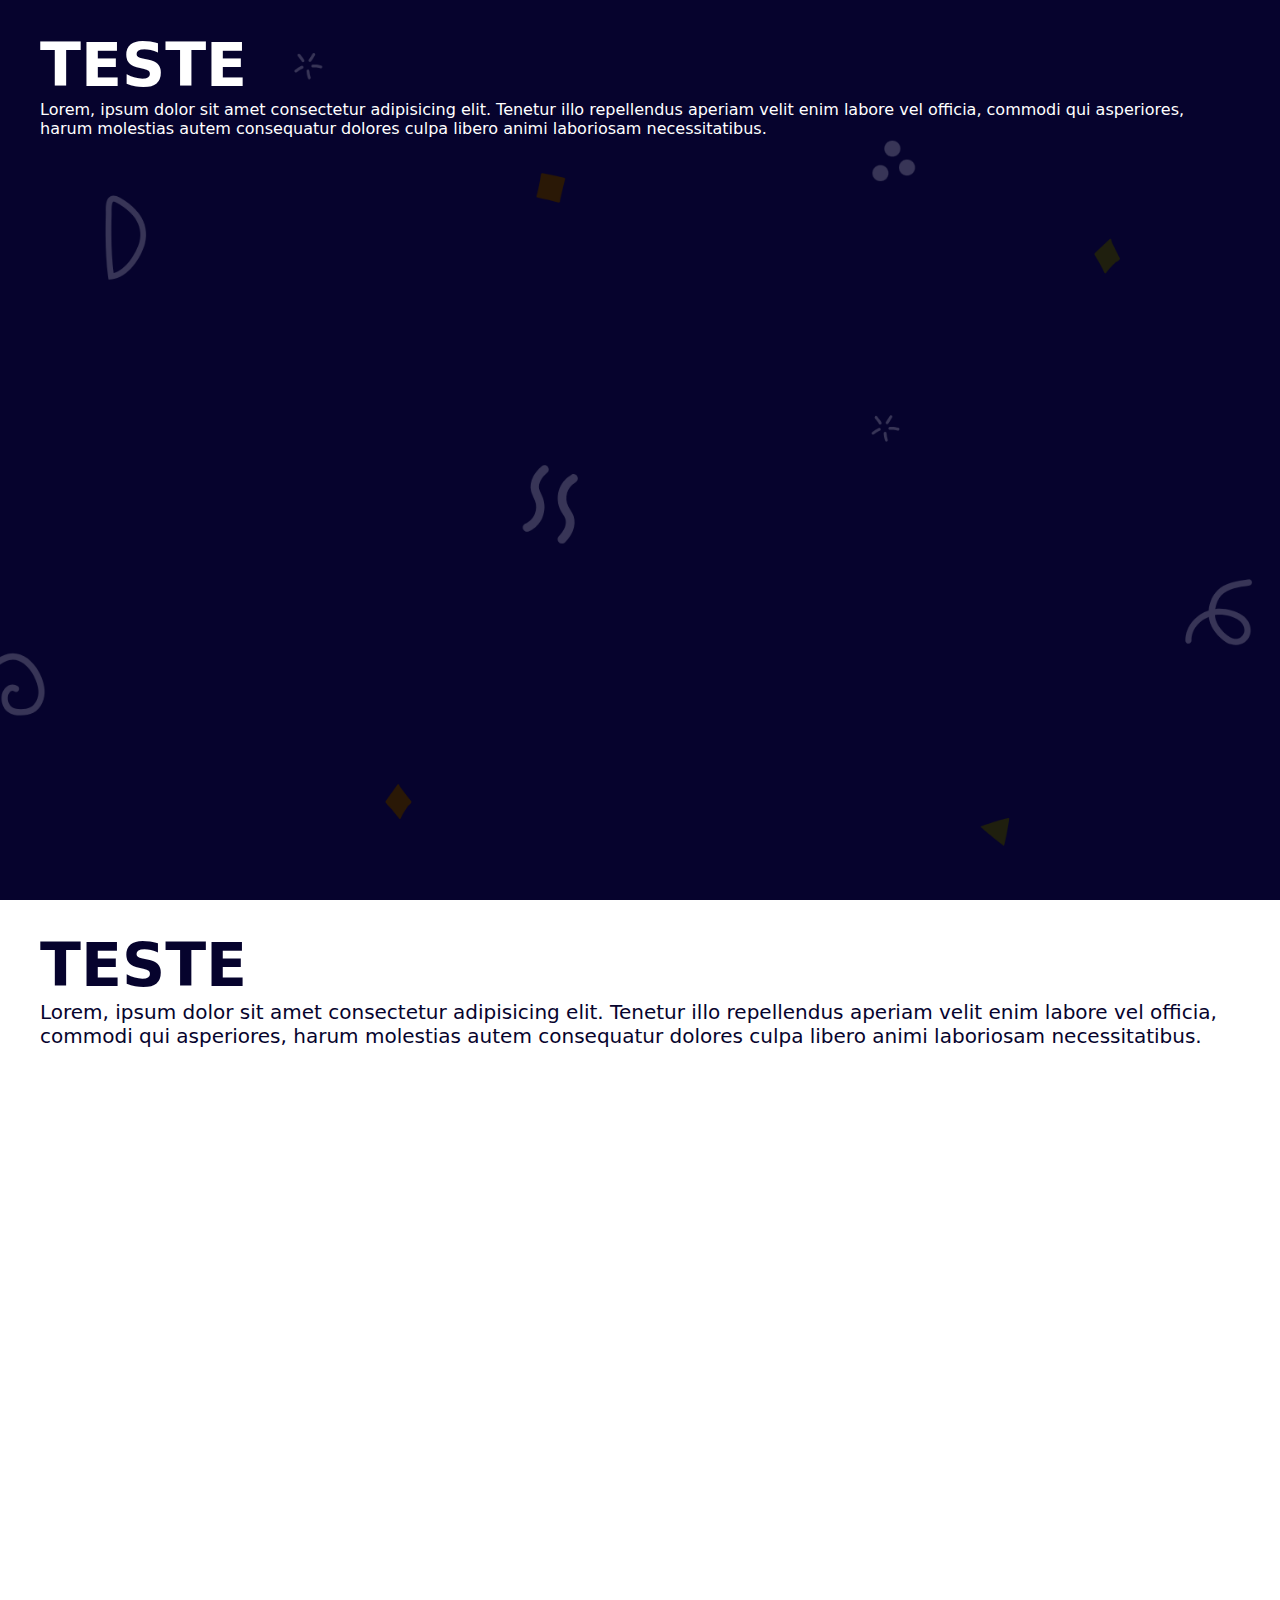
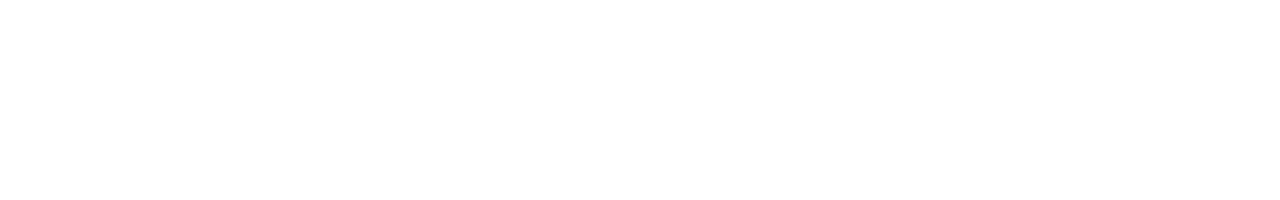
==== landing-page/index.html @ bef4fb3a "att" ====
<!DOCTYPE html>
<html lang="pt-BR">

<head>
    <meta charset="UTF-8" />
    <meta http-equiv="X-UA-Compatible" content="IE=edge" />
    <meta name="viewport" content="width=device-width, initial-scale=1.0" />
    <title>Landing Page</title>
    <link rel="stylesheet" href="./assets/css/style.css" />
</head>

<body>
    <section class="main-bg section">
        <div class="main-content">
            <h1>Teste</h1>
            <p>
                Lorem, ipsum dolor sit amet consectetur adipisicing elit. Tenetur illo
                repellendus aperiam velit enim labore vel officia, commodi qui
                asperiores, harum molestias autem consequatur dolores culpa libero
                animi laboriosam necessitatibus.
            </p>
        </div>
    </section>
    <section class="white-bg section">
        <div class="main-content">
            <h1>Teste</h1>
            <p>
                Lorem, ipsum dolor sit amet consectetur adipisicing elit. Tenetur illo
                repellendus aperiam velit enim labore vel officia, commodi qui
                asperiores, harum molestias autem consequatur dolores culpa libero
                animi laboriosam necessitatibus.
            </p>
        </div>
    </section>
</body>

</html>
---- landing-page/assets/css/style.css ----
:root {
    --primary-color: #06032D;
    --white-color: #fff;
    --gap: 3rem;
}
* {
    margin: 0;
    padding: 0;
    text-decoration: none;
    list-style: none;
}

.main-bg {
    font-size: 1.6rem;
    background-image: url('../img/pp-background.png');
    background-size: cover;
    background-position: center center;
    color: var(--white-color)
}
.white-bg {
    background-color: var(--white-color);
}
.main-content {
    max-width: 1200px;
    margin: 0 auto;
    padding: var(--gap)
}
.section {
    min-height: 100vh;
}
html {
    font-size: 62.5%;
}

body {
    font-family: system-ui, -apple-system, BlinkMacSystemFont, 'Segoe UI', Roboto, Oxygen, Ubuntu, Cantarell, 'Open Sans', 'Helvetica Neue', sans-serif;
    font-size: 2rem;
    color: var(--primary-color);
}
h1 {
    font-size: 6rem;
    text-transform: uppercase;
}

h2 {
    font-size: 5.5rem;
}

h3 {
    font-size: 5rem;
}

h4 {
    font-size: 4.5rem;
}

h5 {
    font-size: 4rem;
}

h6 {
    font-size: 3.5rem;
}
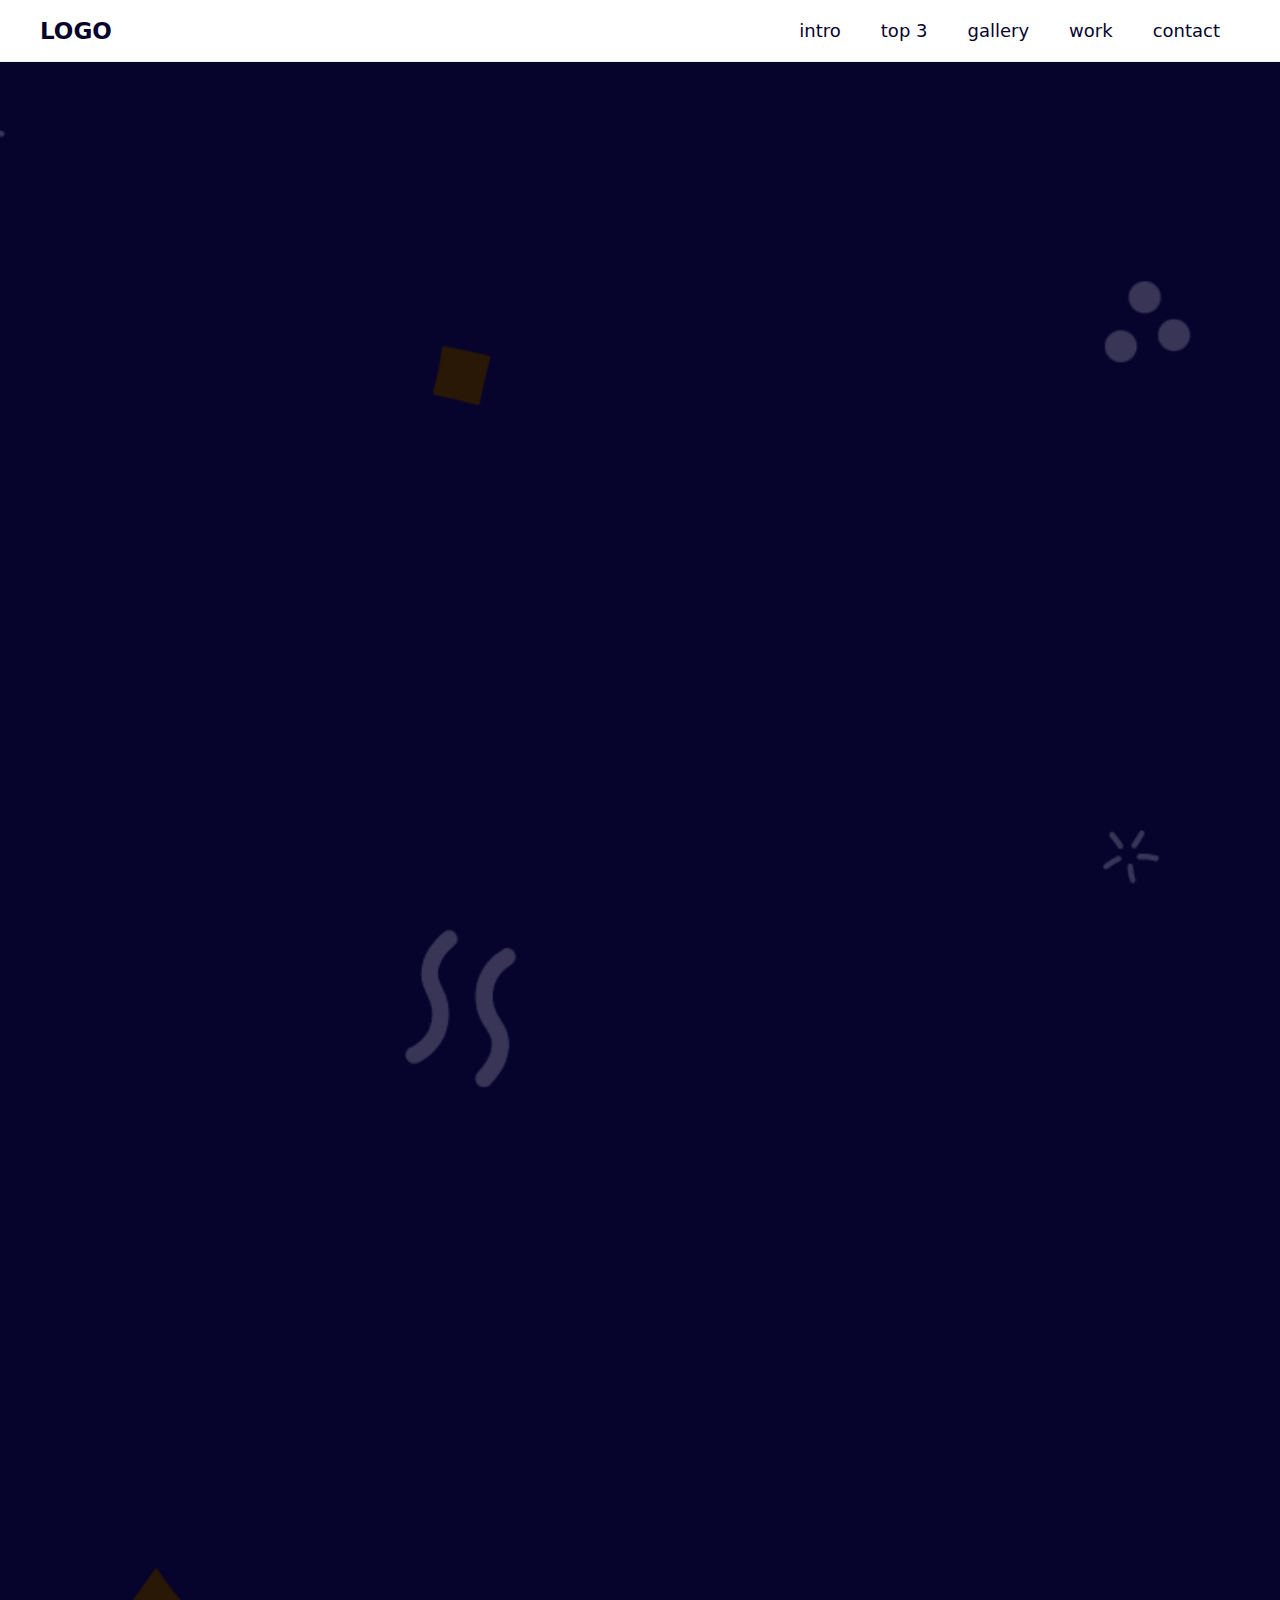
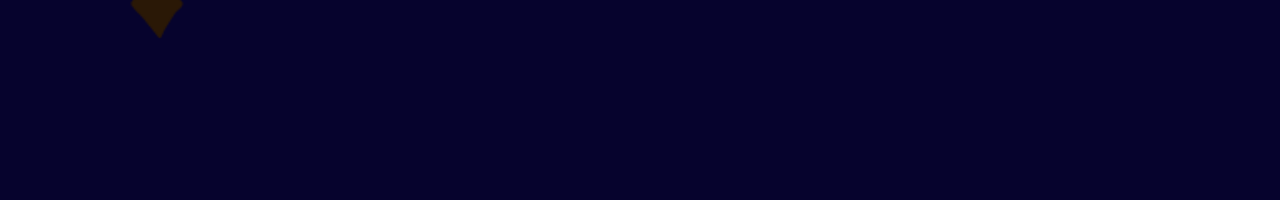
==== commit 8145380c: "menu" ====
--- a/landing-page/index.html
+++ b/landing-page/index.html
@@ -9,29 +9,25 @@
     <link rel="stylesheet" href="./assets/css/style.css" />
 </head>
 
-<body>
-    <section class="main-bg section">
-        <div class="main-content">
-            <h1>Teste</h1>
-            <p>
-                Lorem, ipsum dolor sit amet consectetur adipisicing elit. Tenetur illo
-                repellendus aperiam velit enim labore vel officia, commodi qui
-                asperiores, harum molestias autem consequatur dolores culpa libero
-                animi laboriosam necessitatibus.
-            </p>
-        </div>
-    </section>
-    <section class="white-bg section">
-        <div class="main-content">
-            <h1>Teste</h1>
-            <p>
-                Lorem, ipsum dolor sit amet consectetur adipisicing elit. Tenetur illo
-                repellendus aperiam velit enim labore vel officia, commodi qui
-                asperiores, harum molestias autem consequatur dolores culpa libero
-                animi laboriosam necessitatibus.
-            </p>
-        </div>
-    </section>
+<body class="main-bg">
+    <aside class="menu white-bg">
+        <section class="main-content menu-content">
+            <h1>
+                <a href="#">Logo</a>
+            </h1>
+            <nav>
+                <ul>
+                    <li><a href="#">intro</a></li>
+                    <li><a href="#">top 3</a></li>
+                    <li><a href="#">gallery</a></li>
+                    <li><a href="#">work</a></li>
+                    <li><a href="#">contact</a></li>
+                </ul>
+            </nav>
+        </section>
+    </aside>
+    <section class="section"></section>
+    <section class="section"></section>
 </body>
 
 </html>--- a/landing-page/assets/css/style.css
+++ b/landing-page/assets/css/style.css
@@ -1,8 +1,10 @@
 :root {
     --primary-color: #06032D;
     --white-color: #fff;
+    --ligh-gray-color: #eee;
     --gap: 3rem;
 }
+
 * {
     margin: 0;
     padding: 0;
@@ -10,24 +12,6 @@
     list-style: none;
 }
 
-.main-bg {
-    font-size: 1.6rem;
-    background-image: url('../img/pp-background.png');
-    background-size: cover;
-    background-position: center center;
-    color: var(--white-color)
-}
-.white-bg {
-    background-color: var(--white-color);
-}
-.main-content {
-    max-width: 1200px;
-    margin: 0 auto;
-    padding: var(--gap)
-}
-.section {
-    min-height: 100vh;
-}
 html {
     font-size: 62.5%;
 }
@@ -37,6 +21,7 @@
     font-size: 2rem;
     color: var(--primary-color);
 }
+
 h1 {
     font-size: 6rem;
     text-transform: uppercase;
@@ -60,4 +45,74 @@
 
 h6 {
     font-size: 3.5rem;
+}
+
+.main-bg {
+    font-size: 2rem;
+    background-image: url('../img/pp-background.png');
+    background-size: cover;
+    background-position: center center;
+    color: var(--white-color)
+}
+
+.white-bg {
+    background-color: var(--white-color);
+}
+
+.main-content {
+    max-width: 1200px;
+    margin: 0 auto;
+    padding: var(--gap)
+}
+
+.section {
+    min-height: 100vh;
+}
+
+.menu {
+    position: fixed;
+    top: 0;
+    left: 0;
+    right: 0;
+    width: 100%;
+    border-bottom: 1px solid var(--ligh-gray-color);
+}
+.menu-content {
+    display: flex;
+    justify-content: space-between;
+    align-items: center;
+    padding-top: 0;
+    padding-bottom: 0;
+}
+.menu h1 {
+    font-size: 2.3rem;
+    color: var(--primary-color);
+}
+.menu h1 a {
+    color: inherit;
+}
+.menu ul {
+    height: 100%;
+    display: flex;
+}
+.menu ul li a {
+    display: block;
+    padding: 2rem;
+    font-size: 1.8rem;
+    color: var(--primary-color);
+    position: relative;
+}
+.menu ul li a::after {
+    content: '';
+    position: absolute;
+    bottom: 1rem;
+    left: 50%;
+    width: 0;
+    height: 0.2rem;
+    background-color: crimson;
+    transition: all 300ms ease-in-out;
+}
+.menu ul li a:hover::after {
+    width: 50%;
+    left: 25%;
 }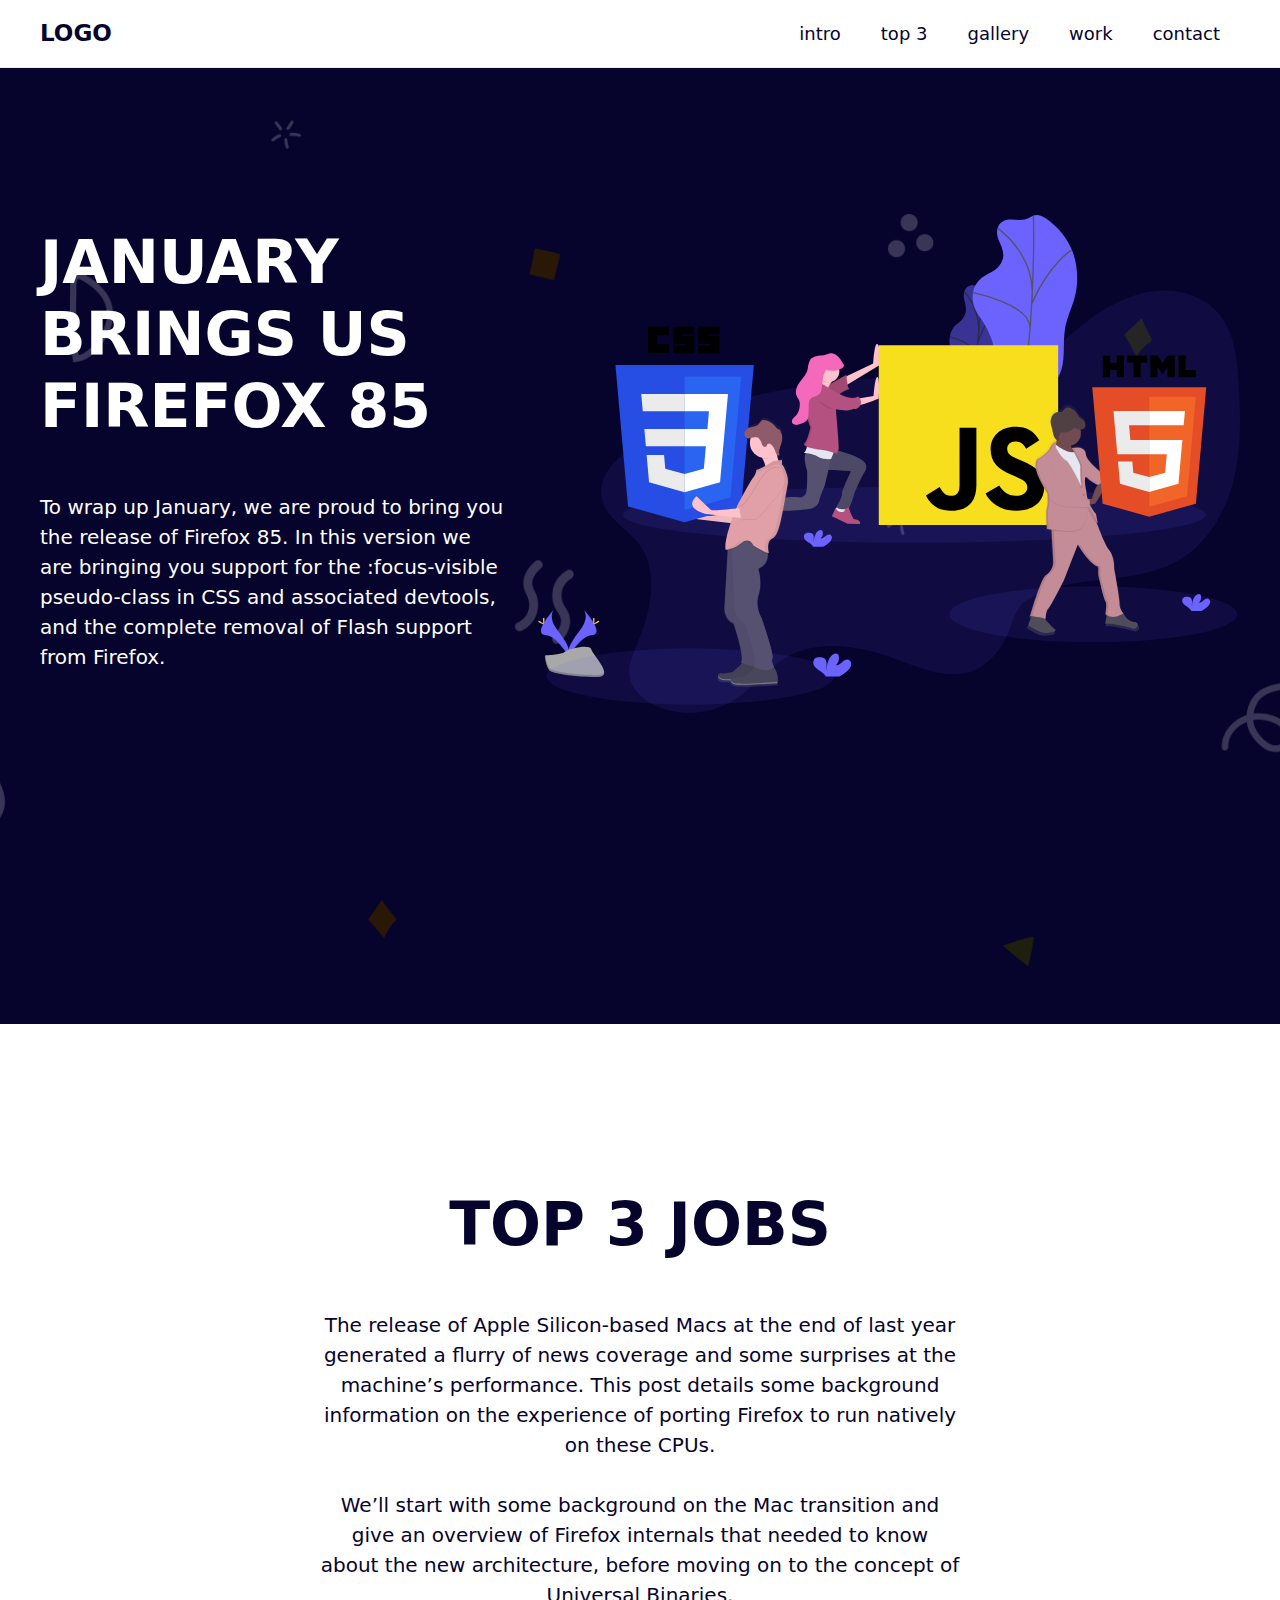
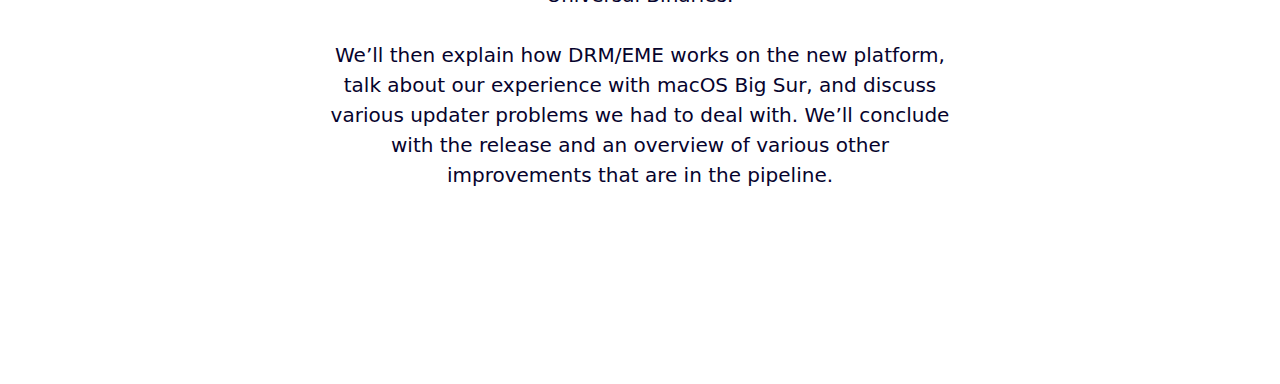
==== commit c1e3db46: "top3jobs" ====
--- a/landing-page/index.html
+++ b/landing-page/index.html
@@ -2,32 +2,67 @@
 <html lang="pt-BR">
 
 <head>
-    <meta charset="UTF-8" />
-    <meta http-equiv="X-UA-Compatible" content="IE=edge" />
-    <meta name="viewport" content="width=device-width, initial-scale=1.0" />
+    <meta charset="UTF-8">
+    <meta http-equiv="X-UA-Compatible" content="IE=edge">
+    <meta name="viewport" content="width=device-width, initial-scale=1.0">
     <title>Landing Page</title>
-    <link rel="stylesheet" href="./assets/css/style.css" />
+    <link rel="stylesheet" href="assets/css/elements.css">
+    <link rel="stylesheet" href="assets/css/classes.css">
+    <link rel="stylesheet" href="assets/css/variables.css">
+    <link rel="stylesheet" href="./assets/css/menu.css">
+    <link rel="stylesheet" href="assets/css/style.css">
 </head>
 
-<body class="main-bg">
+<body>
     <aside class="menu white-bg">
-        <section class="main-content menu-content">
+        <div class="main-content menu-content">
             <h1>
-                <a href="#">Logo</a>
+                <a href="/">Logo</a>
             </h1>
             <nav>
                 <ul>
-                    <li><a href="#">intro</a></li>
-                    <li><a href="#">top 3</a></li>
+                    <li><a href="#intro">intro</a></li>
+                    <li><a href="#top3">top 3</a></li>
                     <li><a href="#">gallery</a></li>
                     <li><a href="#">work</a></li>
                     <li><a href="#">contact</a></li>
                 </ul>
             </nav>
-        </section>
+        </div>
     </aside>
-    <section class="section"></section>
-    <section class="section"></section>
+
+    <div class="menu-spacing"></div>
+
+    <section id="intro" class="intro main-bg section">
+        <div class="main-content intro-content">
+            <div class="intro-text-content">
+                <h2>January brings us Firefox 85</h2>
+                <p>To wrap up January, we are proud to bring you the release of Firefox 85. In this version we are
+                    bringing you
+                    support for the :focus-visible pseudo-class in CSS and associated devtools, and the complete removal
+                    of Flash
+                    support from Firefox.</p>
+            </div>
+            <div class="intro-img">
+                <img src="./assets/img/javascript.svg" alt="">
+            </div>
+        </div>
+    </section>
+    <section id="top3" class="white-bg section">
+        <div class="main-content top3-content">
+            <h2>Top 3 Jobs</h2>
+            <p>
+                The release of Apple Silicon-based Macs at the end of last year generated a flurry of news coverage and some surprises at the machine’s performance. This post details some background information on the experience of porting Firefox to run natively on these CPUs.
+            </p>
+            <p>
+                We’ll start with some background on the Mac transition and give an overview of Firefox internals that needed to know about the new architecture, before moving on to the concept of Universal Binaries.
+            </p>
+            <p>
+                We’ll then explain how DRM/EME works on the new platform, talk about our experience with macOS Big Sur, and discuss various updater problems we had to deal with. We’ll conclude with the release and an overview of various other improvements that are in the pipeline.
+            </p>
+        </div>
+    </section>
+
 </body>
 
 </html>--- a/landing-page/assets/css/elements.css
+++ b/landing-page/assets/css/elements.css
@@ -0,0 +1,49 @@
+* {
+    margin: 0;
+    padding: 0;
+    text-decoration: none;
+    list-style: none;
+}
+
+html {
+    font-size: 62.5%;
+    scroll-behavior: smooth;
+}
+
+body {
+    font-family: system-ui, -apple-system, BlinkMacSystemFont, 'Segoe UI', Roboto, Oxygen, Ubuntu, Cantarell, 'Open Sans', 'Helvetica Neue', sans-serif;
+    font-size: 2rem;
+    color: var(--primary-color);
+    line-height: 1.5;
+}
+
+h1 {
+    font-size: 6rem;
+    text-transform: uppercase;
+}
+
+h2 {
+    font-size: 6rem;
+    margin-bottom: 5rem;
+    text-transform: uppercase;
+    line-height: 1.2;
+}
+
+h3 {
+    font-size: 5rem;
+}
+
+h4 {
+    font-size: 4.5rem;
+}
+
+h5 {
+    font-size: 4rem;
+}
+
+h6 {
+    font-size: 3.5rem;
+}
+p {
+    margin-bottom: 3rem;
+}--- a/landing-page/assets/css/classes.css
+++ b/landing-page/assets/css/classes.css
@@ -0,0 +1,24 @@
+.main-bg {
+    font-size: 2rem;
+    background-image: url('../img/pp-background.png');
+    background-size: cover;
+    background-position: center center;
+    color: var(--white-color)
+}
+
+.white-bg {
+    background-color: var(--white-color);
+}
+
+.main-content {
+    max-width: 1200px;
+    margin: 0 auto;
+    padding: var(--gap)
+}
+
+.section {
+    min-height: 100vh;
+}
+.menu-spacing {
+    height: 64px;
+}--- a/landing-page/assets/css/variables.css
+++ b/landing-page/assets/css/variables.css
@@ -0,0 +1,7 @@
+:root {
+    --primary-color: #06032D;
+    --white-color: #fff;
+    --ligh-gray-color: #eee;
+    --secondary-color: #dc143c;
+    --gap: 3rem;
+}--- a/landing-page/assets/css/menu.css
+++ b/landing-page/assets/css/menu.css
@@ -0,0 +1,48 @@
+.menu {
+    position: fixed;
+    top: 0;
+    left: 0;
+    right: 0;
+    width: 100%;
+    border-bottom: 0.1rem solid var(--ligh-gray-color);
+    z-index: 1;
+}
+.menu-content {
+    display: flex;
+    justify-content: space-between;
+    align-items: center;
+    padding-top: 0;
+    padding-bottom: 0;
+}
+.menu h1 {
+    font-size: 2.3rem;
+    color: var(--primary-color);
+}
+.menu h1 a {
+    color: inherit;
+}
+.menu ul {
+    height: 100%;
+    display: flex;
+}
+.menu ul li a {
+    display: block;
+    padding: 2rem;
+    font-size: 1.8rem;
+    color: var(--primary-color);
+    position: relative;
+}
+.menu ul li a::after {
+    content: '';
+    position: absolute;
+    bottom: 1rem;
+    left: 50%;
+    width: 0;
+    height: 0.2rem;
+    background-color: var(--secondary-color);
+    transition: all 300ms ease-in-out;
+}
+.menu ul li a:hover::after {
+    width: 50%;
+    left: 25%;
+}--- a/landing-page/assets/css/style.css
+++ b/landing-page/assets/css/style.css
@@ -1,118 +1,25 @@
-:root {
-    --primary-color: #06032D;
-    --white-color: #fff;
-    --ligh-gray-color: #eee;
-    --gap: 3rem;
+.intro-content {
+    display: grid;
+    grid-template-columns: 1fr 1.5fr;
+    gap: var(--gap);
+    height: 100vh;
+    position: relative;
+    top: -8rem
+}
+.intro-text-content, .intro-img {
+    display: flex;
+    flex-flow: column wrap;
+    justify-content: center;
 }
 
-* {
-    margin: 0;
-    padding: 0;
-    text-decoration: none;
-    list-style: none;
+.intro-img img {
+    max-width: 100%;
 }
-
-html {
-    font-size: 62.5%;
-}
-
-body {
-    font-family: system-ui, -apple-system, BlinkMacSystemFont, 'Segoe UI', Roboto, Oxygen, Ubuntu, Cantarell, 'Open Sans', 'Helvetica Neue', sans-serif;
-    font-size: 2rem;
-    color: var(--primary-color);
-}
-
-h1 {
-    font-size: 6rem;
-    text-transform: uppercase;
-}
-
-h2 {
-    font-size: 5.5rem;
-}
-
-h3 {
-    font-size: 5rem;
-}
-
-h4 {
-    font-size: 4.5rem;
-}
-
-h5 {
-    font-size: 4rem;
-}
-
-h6 {
-    font-size: 3.5rem;
-}
-
-.main-bg {
-    font-size: 2rem;
-    background-image: url('../img/pp-background.png');
-    background-size: cover;
-    background-position: center center;
-    color: var(--white-color)
-}
-
-.white-bg {
-    background-color: var(--white-color);
-}
-
-.main-content {
-    max-width: 1200px;
-    margin: 0 auto;
-    padding: var(--gap)
-}
-
-.section {
-    min-height: 100vh;
-}
-
-.menu {
-    position: fixed;
-    top: 0;
-    left: 0;
-    right: 0;
-    width: 100%;
-    border-bottom: 1px solid var(--ligh-gray-color);
-}
-.menu-content {
+.top3-content {
+    max-width: 64rem;
+    height: 100vh;
     display: flex;
-    justify-content: space-between;
-    align-items: center;
-    padding-top: 0;
-    padding-bottom: 0;
-}
-.menu h1 {
-    font-size: 2.3rem;
-    color: var(--primary-color);
-}
-.menu h1 a {
-    color: inherit;
-}
-.menu ul {
-    height: 100%;
-    display: flex;
-}
-.menu ul li a {
-    display: block;
-    padding: 2rem;
-    font-size: 1.8rem;
-    color: var(--primary-color);
-    position: relative;
-}
-.menu ul li a::after {
-    content: '';
-    position: absolute;
-    bottom: 1rem;
-    left: 50%;
-    width: 0;
-    height: 0.2rem;
-    background-color: crimson;
-    transition: all 300ms ease-in-out;
-}
-.menu ul li a:hover::after {
-    width: 50%;
-    left: 25%;
+    flex-flow: column wrap;
+    justify-content: center;
+    text-align: center;
 }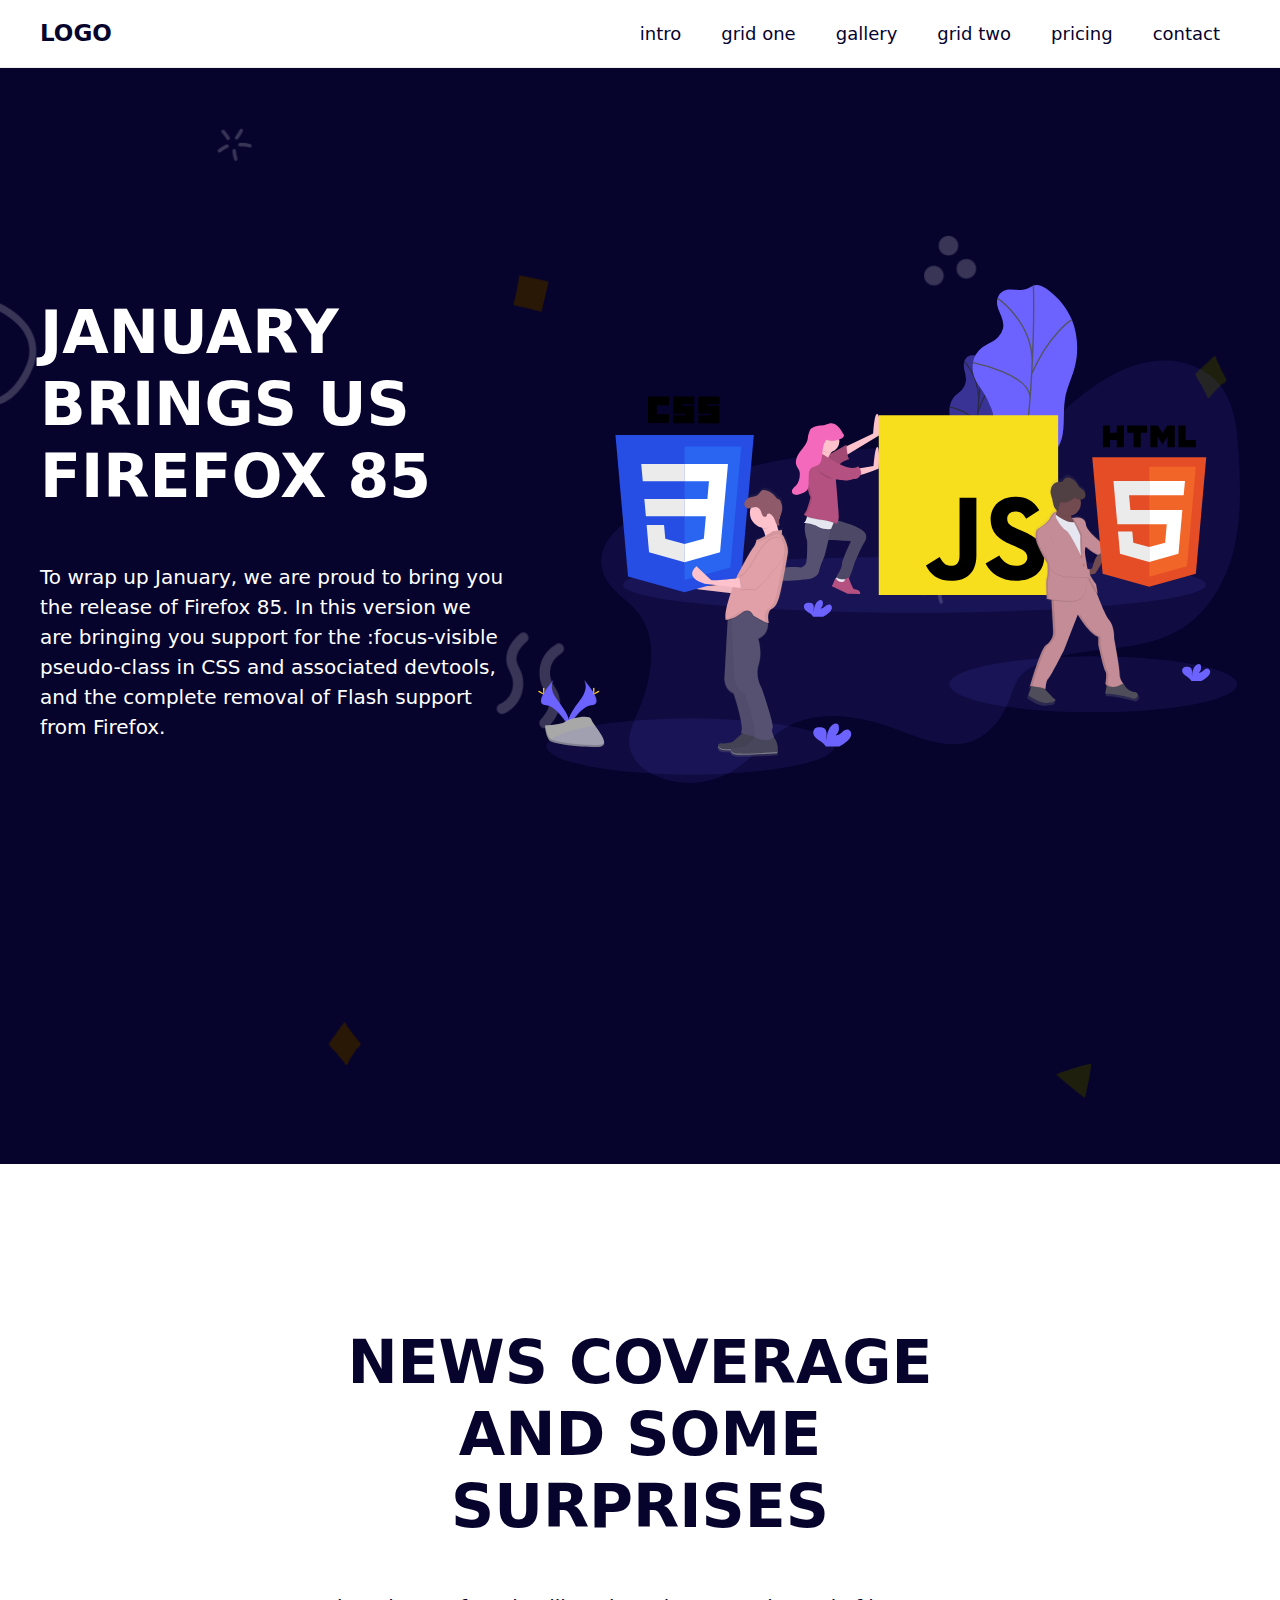
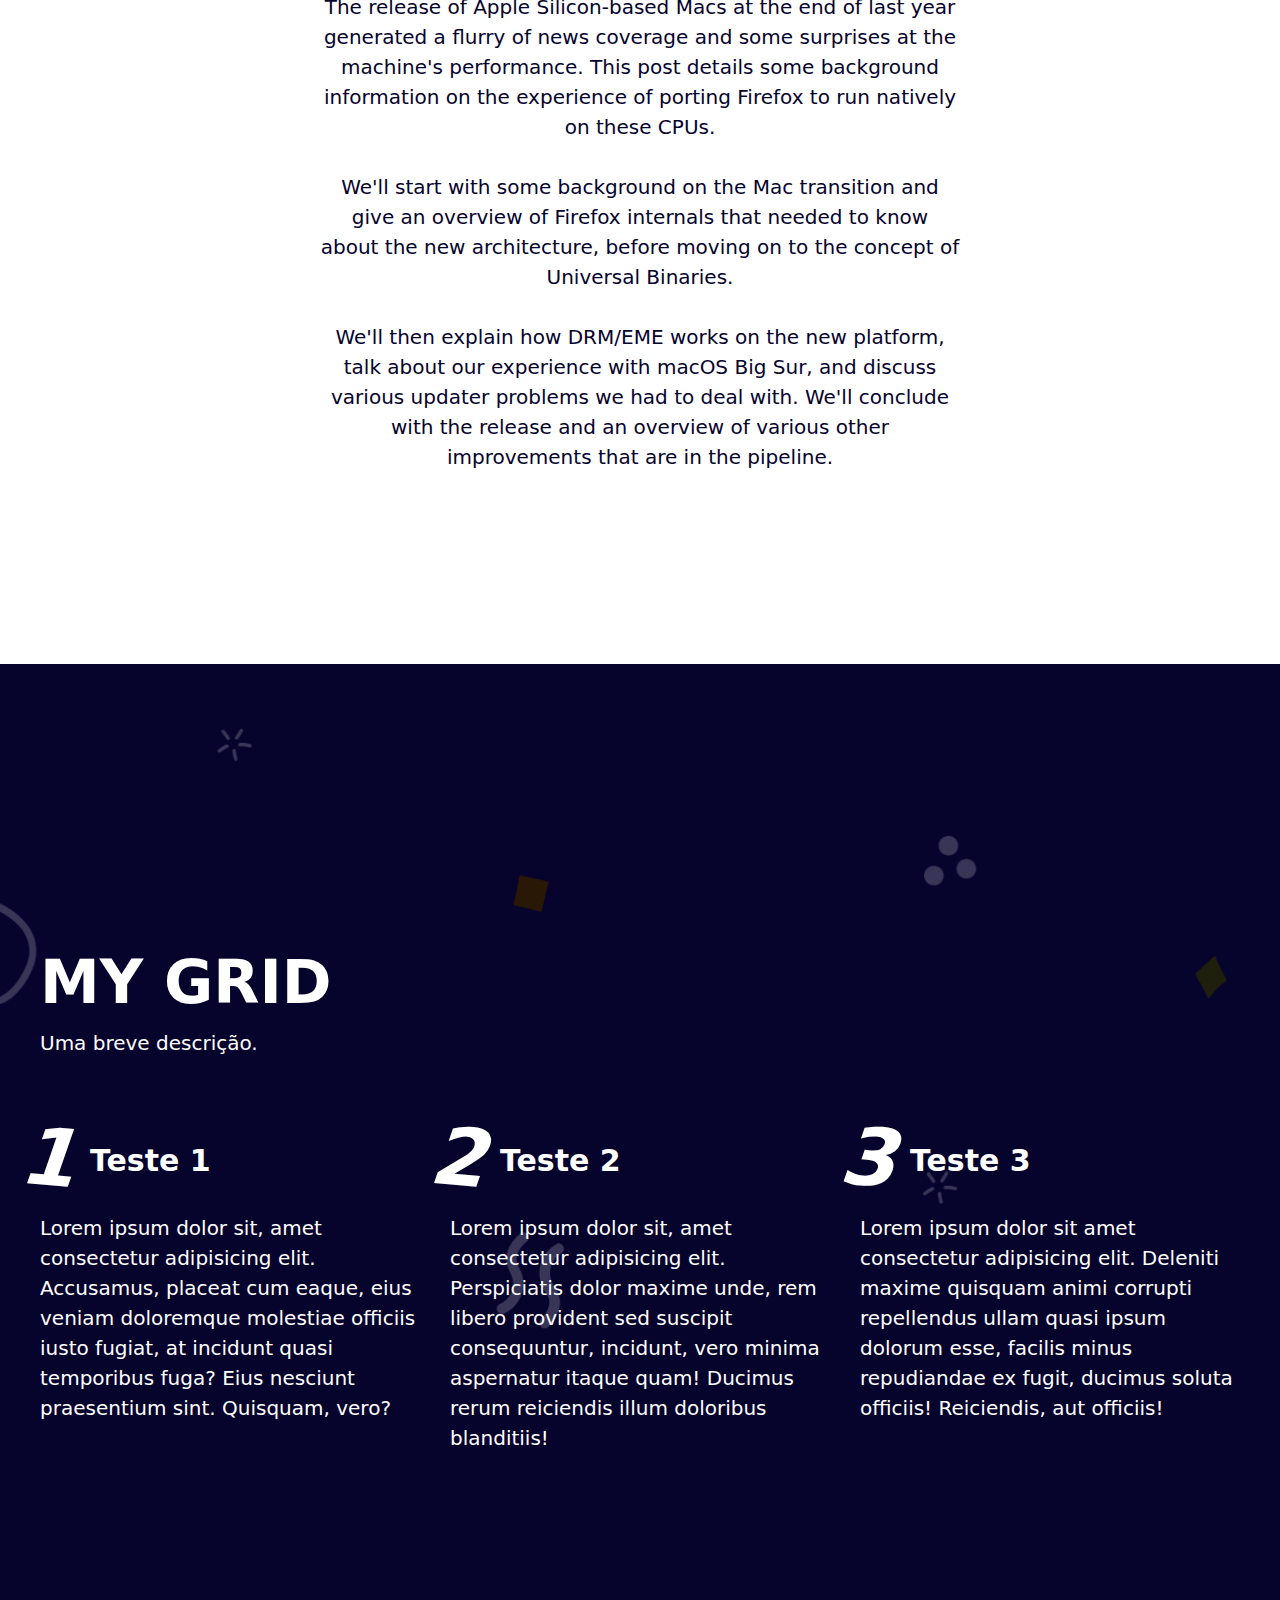
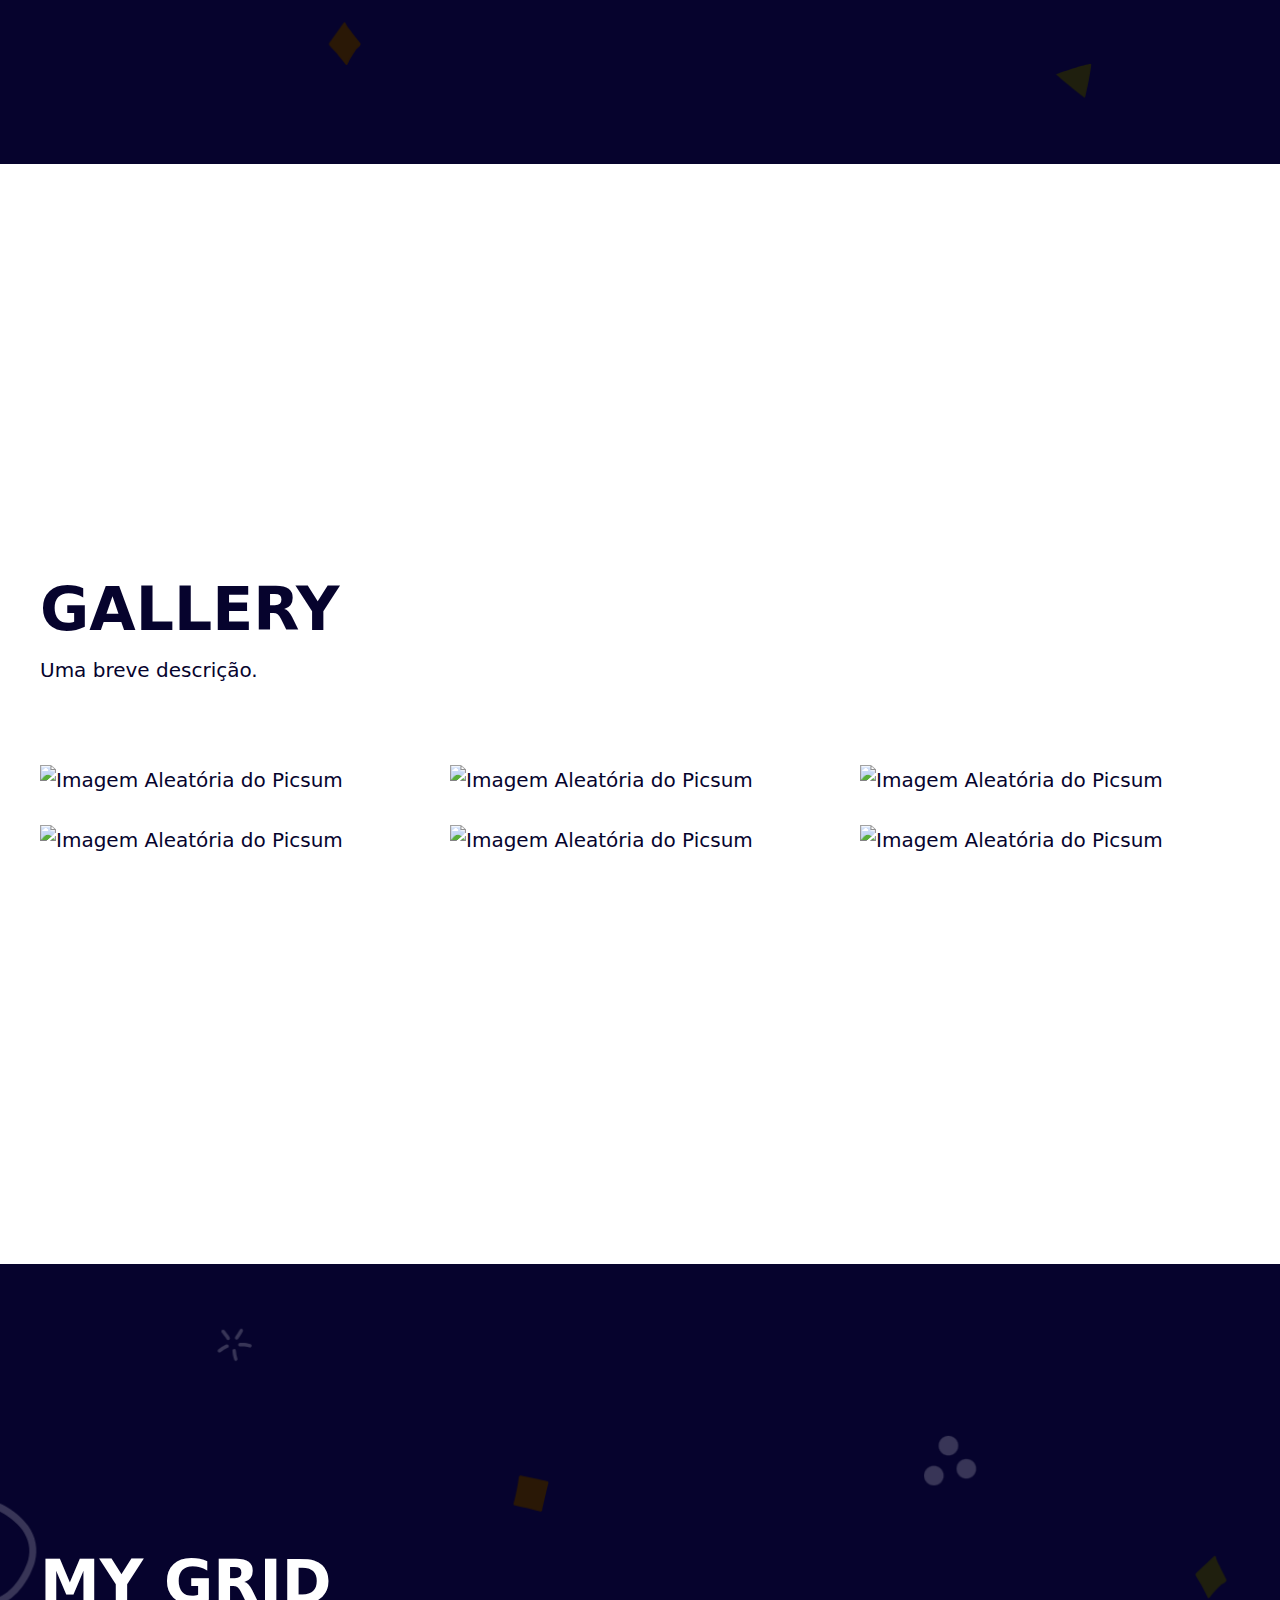
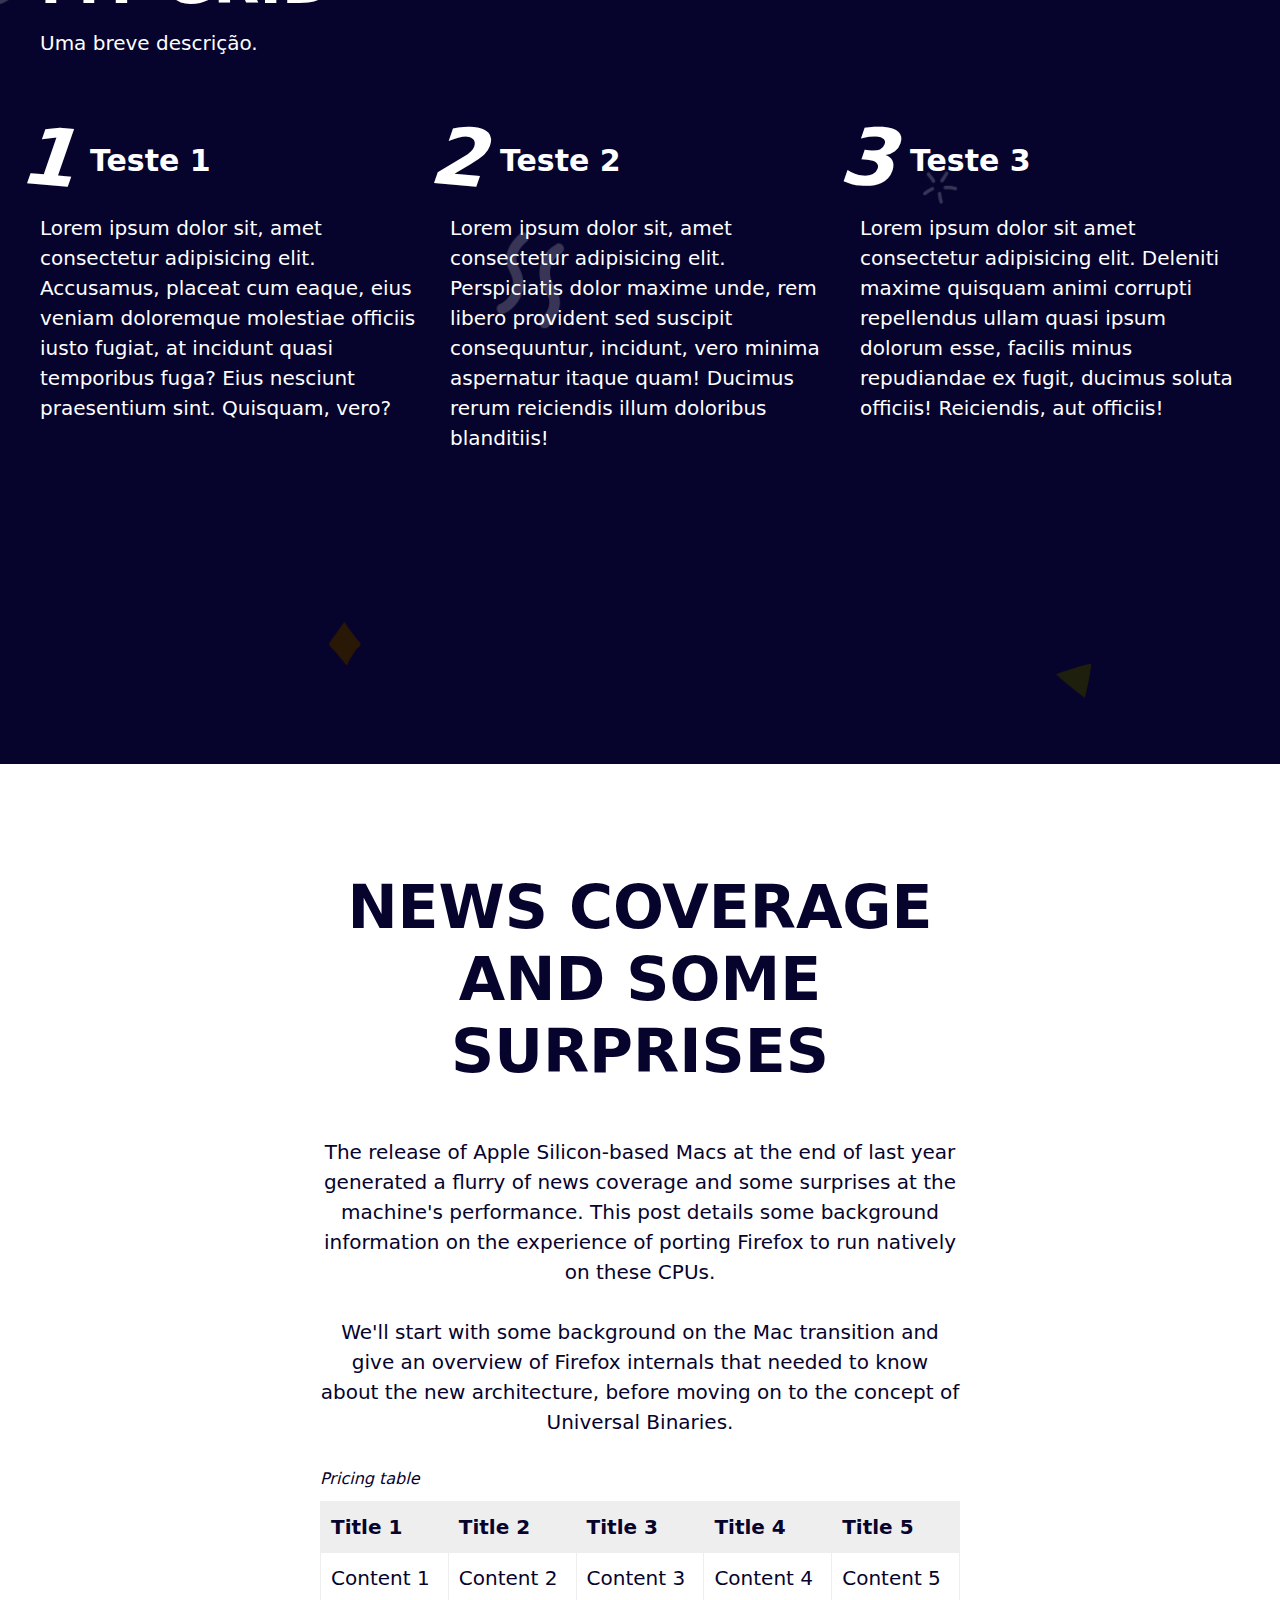
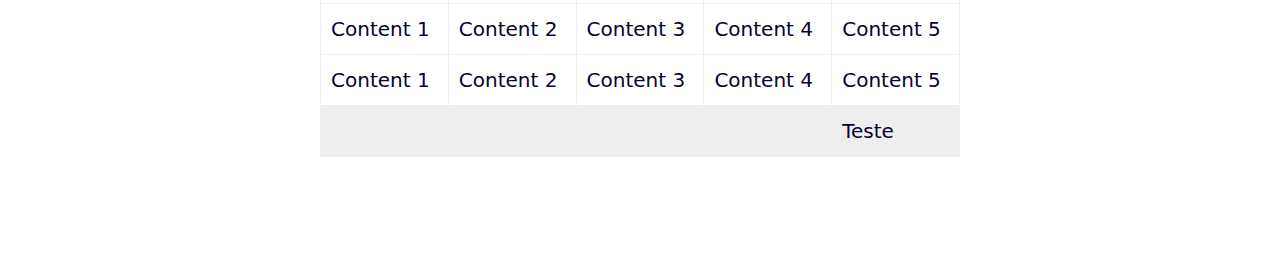
==== commit 56df41ac: "table added" ====
--- a/landing-page/index.html
+++ b/landing-page/index.html
@@ -17,15 +17,16 @@
     <aside class="menu white-bg">
         <div class="main-content menu-content">
             <h1>
-                <a href="/">Logo</a>
+                <a href="#home">Logo</a>
             </h1>
             <nav>
                 <ul>
                     <li><a href="#intro">intro</a></li>
-                    <li><a href="#top3">top 3</a></li>
-                    <li><a href="#">gallery</a></li>
-                    <li><a href="#">work</a></li>
-                    <li><a href="#">contact</a></li>
+                    <li><a href="#grid-one">grid one</a></li>
+                    <li><a href="#gallery">gallery</a></li>
+                    <li><a href="#grid-two">grid two</a></li>
+                    <li><a href="#pricing">pricing</a></li>
+                    <li><a href="#contact">contact</a></li>
                 </ul>
             </nav>
         </div>
@@ -33,7 +34,7 @@
 
     <div class="menu-spacing"></div>
 
-    <section id="intro" class="intro main-bg section">
+    <section id="home" class="intro main-bg section">
         <div class="main-content intro-content">
             <div class="intro-text-content">
                 <h2>January brings us Firefox 85</h2>
@@ -48,18 +49,153 @@
             </div>
         </div>
     </section>
-    <section id="top3" class="white-bg section">
+    <section id="intro" class="white-bg section">
         <div class="main-content top3-content">
-            <h2>Top 3 Jobs</h2>
-            <p>
-                The release of Apple Silicon-based Macs at the end of last year generated a flurry of news coverage and some surprises at the machine’s performance. This post details some background information on the experience of porting Firefox to run natively on these CPUs.
-            </p>
-            <p>
-                We’ll start with some background on the Mac transition and give an overview of Firefox internals that needed to know about the new architecture, before moving on to the concept of Universal Binaries.
-            </p>
-            <p>
-                We’ll then explain how DRM/EME works on the new platform, talk about our experience with macOS Big Sur, and discuss various updater problems we had to deal with. We’ll conclude with the release and an overview of various other improvements that are in the pipeline.
-            </p>
+            <h2>News coverage and some surprises</h2>
+            <p>
+                The release of Apple Silicon-based Macs at the end of last year generated a flurry of news coverage and
+                some surprises at the machine's performance. This post details some background information on the
+                experience of porting Firefox to run natively on these CPUs.
+            </p>
+            <p>
+                We'll start with some background on the Mac transition and give an overview of Firefox internals that
+                needed to know about the new architecture, before moving on to the concept of Universal Binaries.
+            </p>
+            <p>
+                We'll then explain how DRM/EME works on the new platform, talk about our experience with macOS Big Sur,
+                and discuss various updater problems we had to deal with. We'll conclude with the release and an
+                overview of various other improvements that are in the pipeline.
+            </p>
+        </div>
+    </section>
+    <section id="grid-one" class="grid-one main-bg section">
+        <div class="main-content grid-one-content">
+            <h2 class="grid-main-heading">My Grid</h2>
+            <p class="grid-description">Uma breve descrição.</p>
+            <div class="grid">
+                <article>
+                    <h3>Teste 1</h3>
+                    <p>Lorem ipsum dolor sit, amet consectetur adipisicing elit. Accusamus, placeat cum eaque, eius veniam doloremque molestiae officiis iusto fugiat, at incidunt quasi temporibus fuga? Eius nesciunt praesentium sint. Quisquam, vero?</p>
+                </article>
+                <article>
+                    <h3>Teste 2</h3>
+                    <p>Lorem ipsum dolor sit, amet consectetur adipisicing elit. Perspiciatis dolor maxime unde, rem libero provident sed suscipit consequuntur, incidunt, vero minima aspernatur itaque quam! Ducimus rerum reiciendis illum doloribus blanditiis!</p>
+                </article>
+                <article>
+                    <h3>Teste 3</h3>
+                    <p>Lorem ipsum dolor sit amet consectetur adipisicing elit. Deleniti maxime quisquam animi corrupti repellendus ullam quasi ipsum dolorum esse, facilis minus repudiandae ex fugit, ducimus soluta officiis! Reiciendis, aut officiis!</p>
+                </article>
+            </div>
+        </div>
+    </section>
+
+    <section id="gallery" class="grid-one white-bg section">
+        <div class="main-content grid-one-content">
+            <h2 class="grid-main-heading">Gallery</h2>
+            <p class="grid-description">Uma breve descrição.</p>
+            <div class="grid">
+                <div class="gallery-img">
+                    <img src="https://picsum.photos/360/360?n=1" alt="Imagem Aleatória do Picsum">
+                </div>
+                <div class="gallery-img">
+                    <img src="https://picsum.photos/360/360?n=2" alt="Imagem Aleatória do Picsum">
+                </div>
+                <div class="gallery-img">
+                    <img src="https://picsum.photos/360/360?n=3" alt="Imagem Aleatória do Picsum">
+                </div>
+                <div class="gallery-img">
+                    <img src="https://picsum.photos/360/360?n=4" alt="Imagem Aleatória do Picsum">
+                </div>
+                <div class="gallery-img">
+                    <img src="https://picsum.photos/360/360?n=5" alt="Imagem Aleatória do Picsum">
+                </div>
+                <div class="gallery-img">
+                    <img src="https://picsum.photos/360/360?n=6" alt="Imagem Aleatória do Picsum">
+                </div>
+            </div>
+        </div>
+    </section>
+
+    <section id="grid-two" class="grid-one main-bg section">
+        <div class="main-content grid-one-content">
+            <h2 class="grid-main-heading">My Grid</h2>
+            <p class="grid-description">Uma breve descrição.</p>
+            <div class="grid">
+                <article>
+                    <h3>Teste 1</h3>
+                    <p>Lorem ipsum dolor sit, amet consectetur adipisicing elit. Accusamus, placeat cum eaque, eius veniam doloremque molestiae officiis iusto fugiat, at incidunt quasi temporibus fuga? Eius nesciunt praesentium sint. Quisquam, vero?</p>
+                </article>
+                <article>
+                    <h3>Teste 2</h3>
+                    <p>Lorem ipsum dolor sit, amet consectetur adipisicing elit. Perspiciatis dolor maxime unde, rem libero provident sed suscipit consequuntur, incidunt, vero minima aspernatur itaque quam! Ducimus rerum reiciendis illum doloribus blanditiis!</p>
+                </article>
+                <article>
+                    <h3>Teste 3</h3>
+                    <p>Lorem ipsum dolor sit amet consectetur adipisicing elit. Deleniti maxime quisquam animi corrupti repellendus ullam quasi ipsum dolorum esse, facilis minus repudiandae ex fugit, ducimus soluta officiis! Reiciendis, aut officiis!</p>
+                </article>
+            </div>
+        </div>
+    </section>
+    <section id="pricing" class="white-bg section">
+        <div class="main-content top3-content">
+            <h2>News coverage and some surprises</h2>
+            <p>
+                The release of Apple Silicon-based Macs at the end of last year generated a flurry of news coverage and
+                some surprises at the machine's performance. This post details some background information on the
+                experience of porting Firefox to run natively on these CPUs.
+            </p>
+            <p>
+                We'll start with some background on the Mac transition and give an overview of Firefox internals that
+                needed to know about the new architecture, before moving on to the concept of Universal Binaries.
+            </p>
+
+            <div class="responsive-table">
+                <table>
+                    <caption>Pricing table</caption>
+                    <thead>
+                        <tr>
+                            <th>Title 1</th>
+                            <th>Title 2</th>
+                            <th>Title 3</th>
+                            <th>Title 4</th>
+                            <th>Title 5</th>
+                        </tr>
+                    </thead>
+                    <tbody>
+                        <tr>
+                            <td>Content 1</td>
+                            <td>Content 2</td>
+                            <td>Content 3</td>
+                            <td>Content 4</td>
+                            <td>Content 5</td>
+                        </tr>
+                        <tr>
+                            <td>Content 1</td>
+                            <td>Content 2</td>
+                            <td>Content 3</td>
+                            <td>Content 4</td>
+                            <td>Content 5</td>
+                        </tr>
+                        <tr>
+                            <td>Content 1</td>
+                            <td>Content 2</td>
+                            <td>Content 3</td>
+                            <td>Content 4</td>
+                            <td>Content 5</td>
+                        </tr>
+                    </tbody>
+                    <tfoot>
+                        <tr>
+                            <td></td>
+                            <td></td>
+                            <td></td>
+                            <td></td>
+                            <td>Teste</td>
+                        </tr>
+                    </tfoot>
+                </table>
+    
+            </div>
         </div>
     </section>
 
--- a/landing-page/assets/css/elements.css
+++ b/landing-page/assets/css/elements.css
@@ -46,4 +46,26 @@
 }
 p {
     margin-bottom: 3rem;
+}
+
+table {
+    min-width: 360px;
+    width: 100%;
+    border-collapse: collapse;
+
+}
+table caption {
+    font-style: italic;
+    font-size: 1.6rem;
+    text-align: left;
+    margin-bottom: 1rem;
+}
+table td, table th {
+    white-space: nowrap;
+    padding: 1rem;
+    text-align: left;
+    border: 0.1rem solid var(--light-gray-color);
+}
+tfoot td, table th {
+    background-color: var(--light-gray-color);
 }--- a/landing-page/assets/css/classes.css
+++ b/landing-page/assets/css/classes.css
@@ -13,7 +13,7 @@
 .main-content {
     max-width: 1200px;
     margin: 0 auto;
-    padding: var(--gap)
+    padding: 10rem var(--gap);
 }
 
 .section {
@@ -21,4 +21,8 @@
 }
 .menu-spacing {
     height: 64px;
+}
+.responsive-table {
+    overflow: hidden;
+    overflow-x: auto;
 }--- a/landing-page/assets/css/variables.css
+++ b/landing-page/assets/css/variables.css
@@ -1,7 +1,7 @@
 :root {
     --primary-color: #06032D;
     --white-color: #fff;
-    --ligh-gray-color: #eee;
+    --light-gray-color: #eee;
     --secondary-color: #dc143c;
     --gap: 3rem;
 }--- a/landing-page/assets/css/menu.css
+++ b/landing-page/assets/css/menu.css
@@ -4,7 +4,7 @@
     left: 0;
     right: 0;
     width: 100%;
-    border-bottom: 0.1rem solid var(--ligh-gray-color);
+    border-bottom: 0.1rem solid var(--light-gray-color);
     z-index: 1;
 }
 .menu-content {
--- a/landing-page/assets/css/style.css
+++ b/landing-page/assets/css/style.css
@@ -2,7 +2,7 @@
     display: grid;
     grid-template-columns: 1fr 1.5fr;
     gap: var(--gap);
-    height: 100vh;
+    min-height: 100vh;
     position: relative;
     top: -8rem
 }
@@ -17,9 +17,56 @@
 }
 .top3-content {
     max-width: 64rem;
-    height: 100vh;
+    min-height: 100vh;
+    display: flex;
+    flex-flow: column nowrap;
+    justify-content: center;
+    text-align: center;
+}
+.grid-one-content {
+    min-height: 100vh;
     display: flex;
     flex-flow: column wrap;
     justify-content: center;
-    text-align: center;
+
+}
+.grid-main-heading {
+    margin-bottom: 1rem;
+}
+.grid-description {
+    padding-bottom: 5rem;
+}
+.grid {
+    display: grid;
+    grid-template-columns: repeat(3, 1fr);
+    gap: var(--gap);
+    counter-reset: grid-counter;
+}
+.grid h3 {
+    font-size: 3rem;
+    position: relative;
+    padding-left: 5rem;
+    padding-bottom: 3rem;
+}
+.grid h3::before {
+    counter-increment: grid-counter;
+    content: counter(grid-counter);
+    position: absolute;
+    font-size: 8rem;
+    font-style: italic;
+    top: -4rem;
+    left: -2rem;
+    transform: rotate(5deg);
+}
+.gallery-img {
+    width: 100%;
+    max-width: 36rem;
+    max-height: 36rem;
+    overflow: hidden;
+}
+.gallery-img img {
+    transition: all 300ms ease-in-out;
+}
+.gallery-img img:hover {
+    transform: translate(-3%, 3%) scale(1.2) rotate(5deg);
 }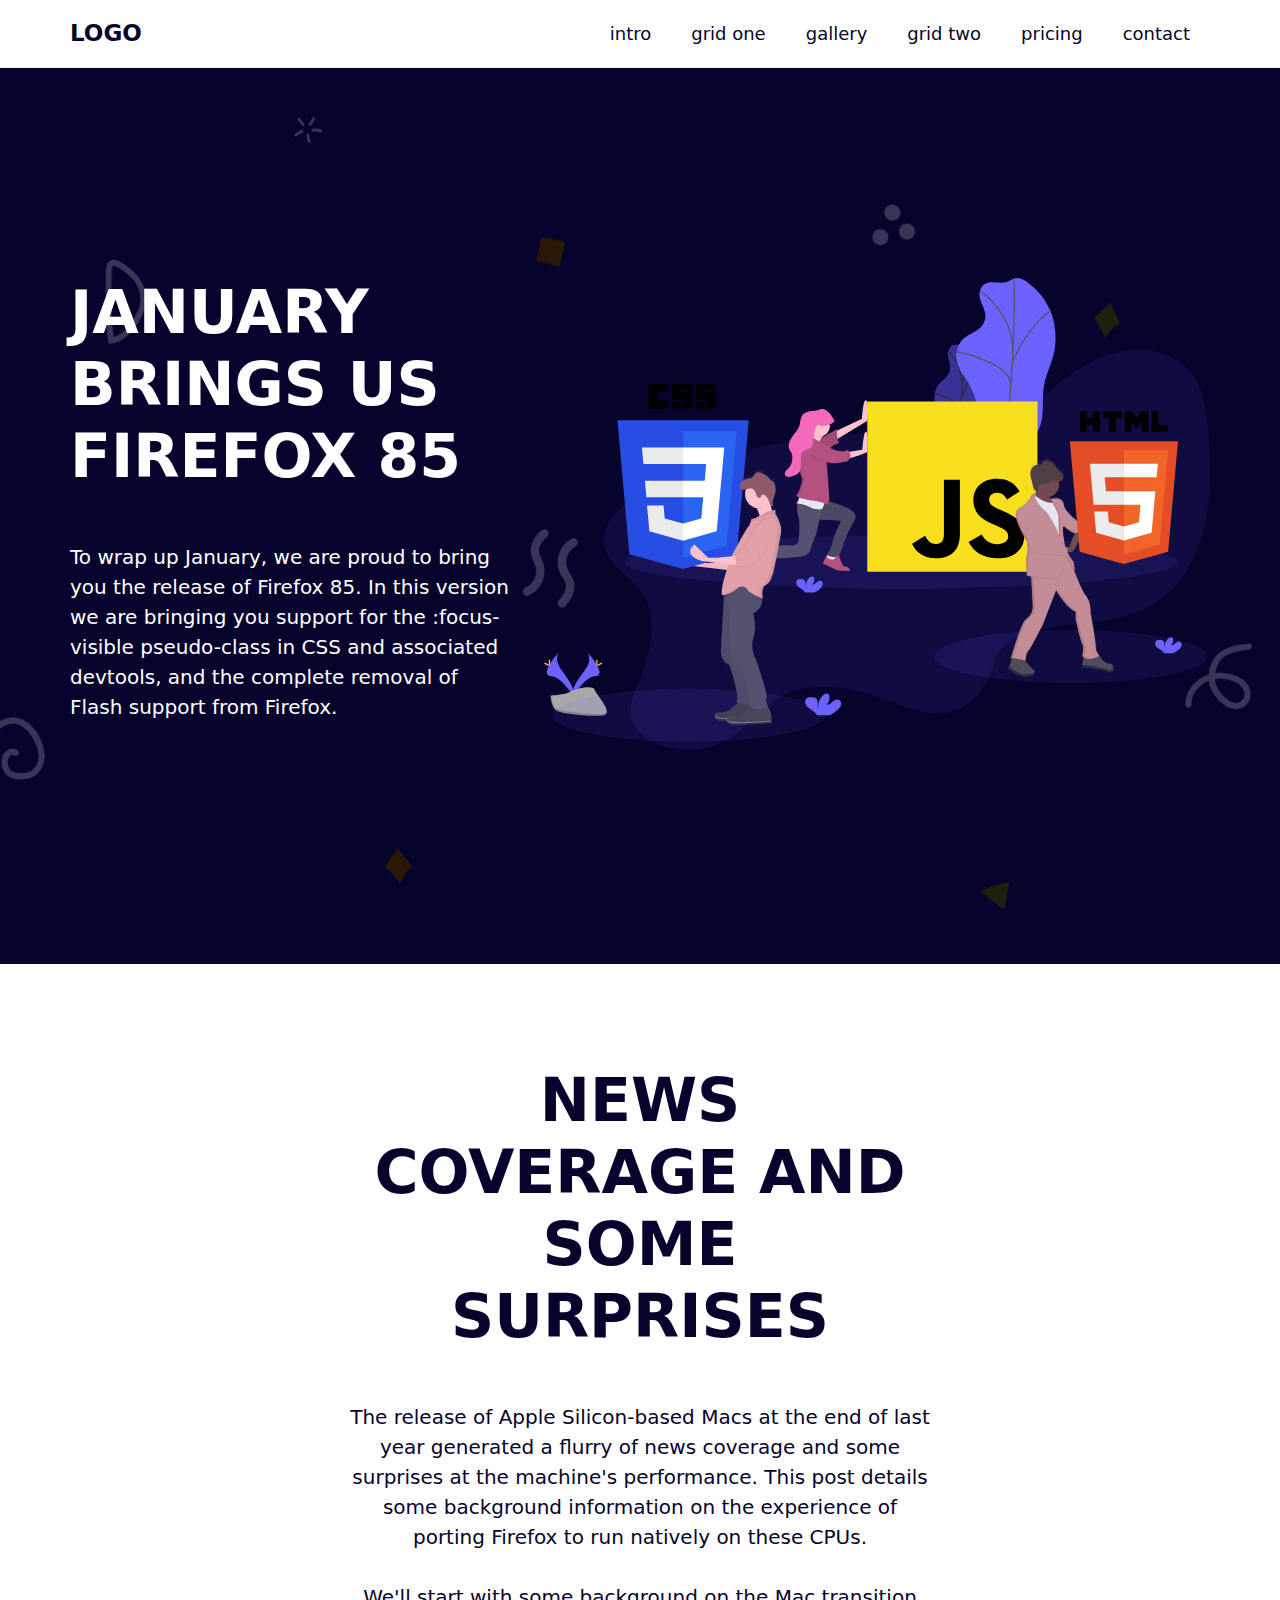
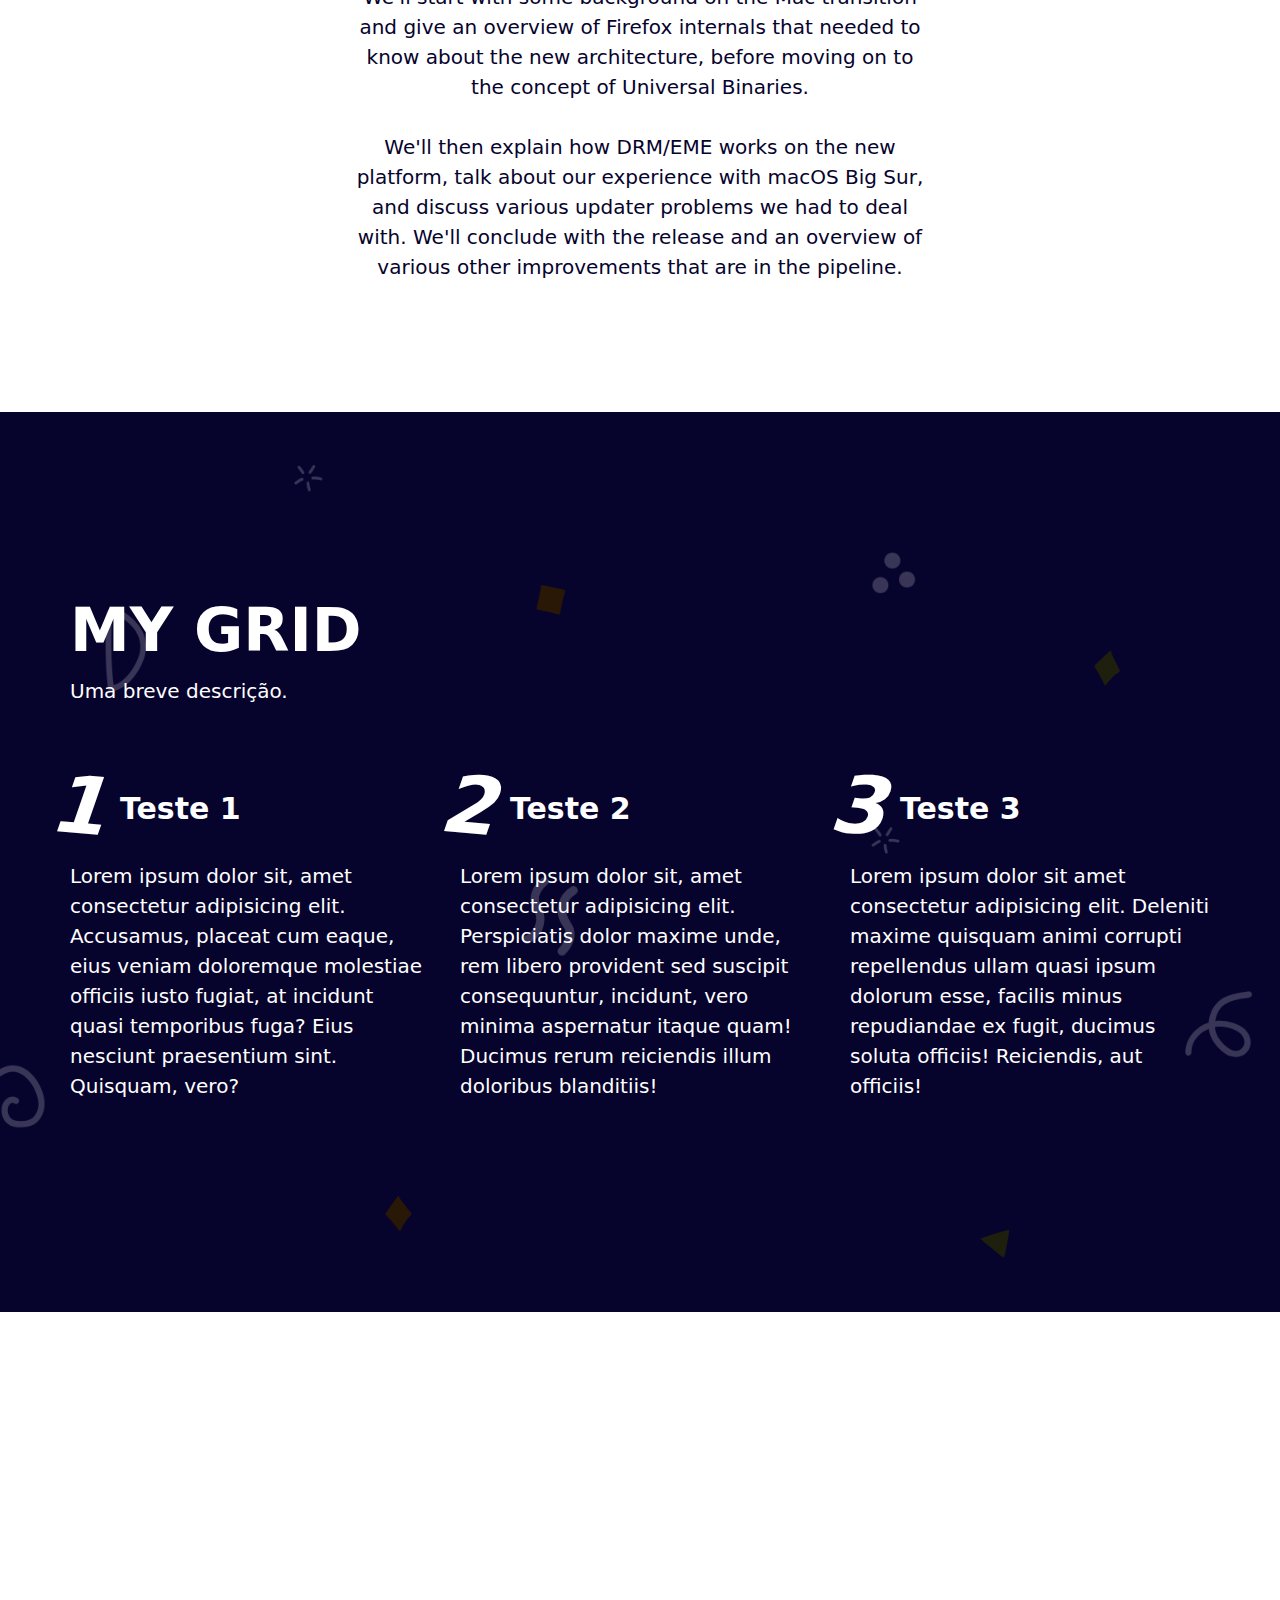
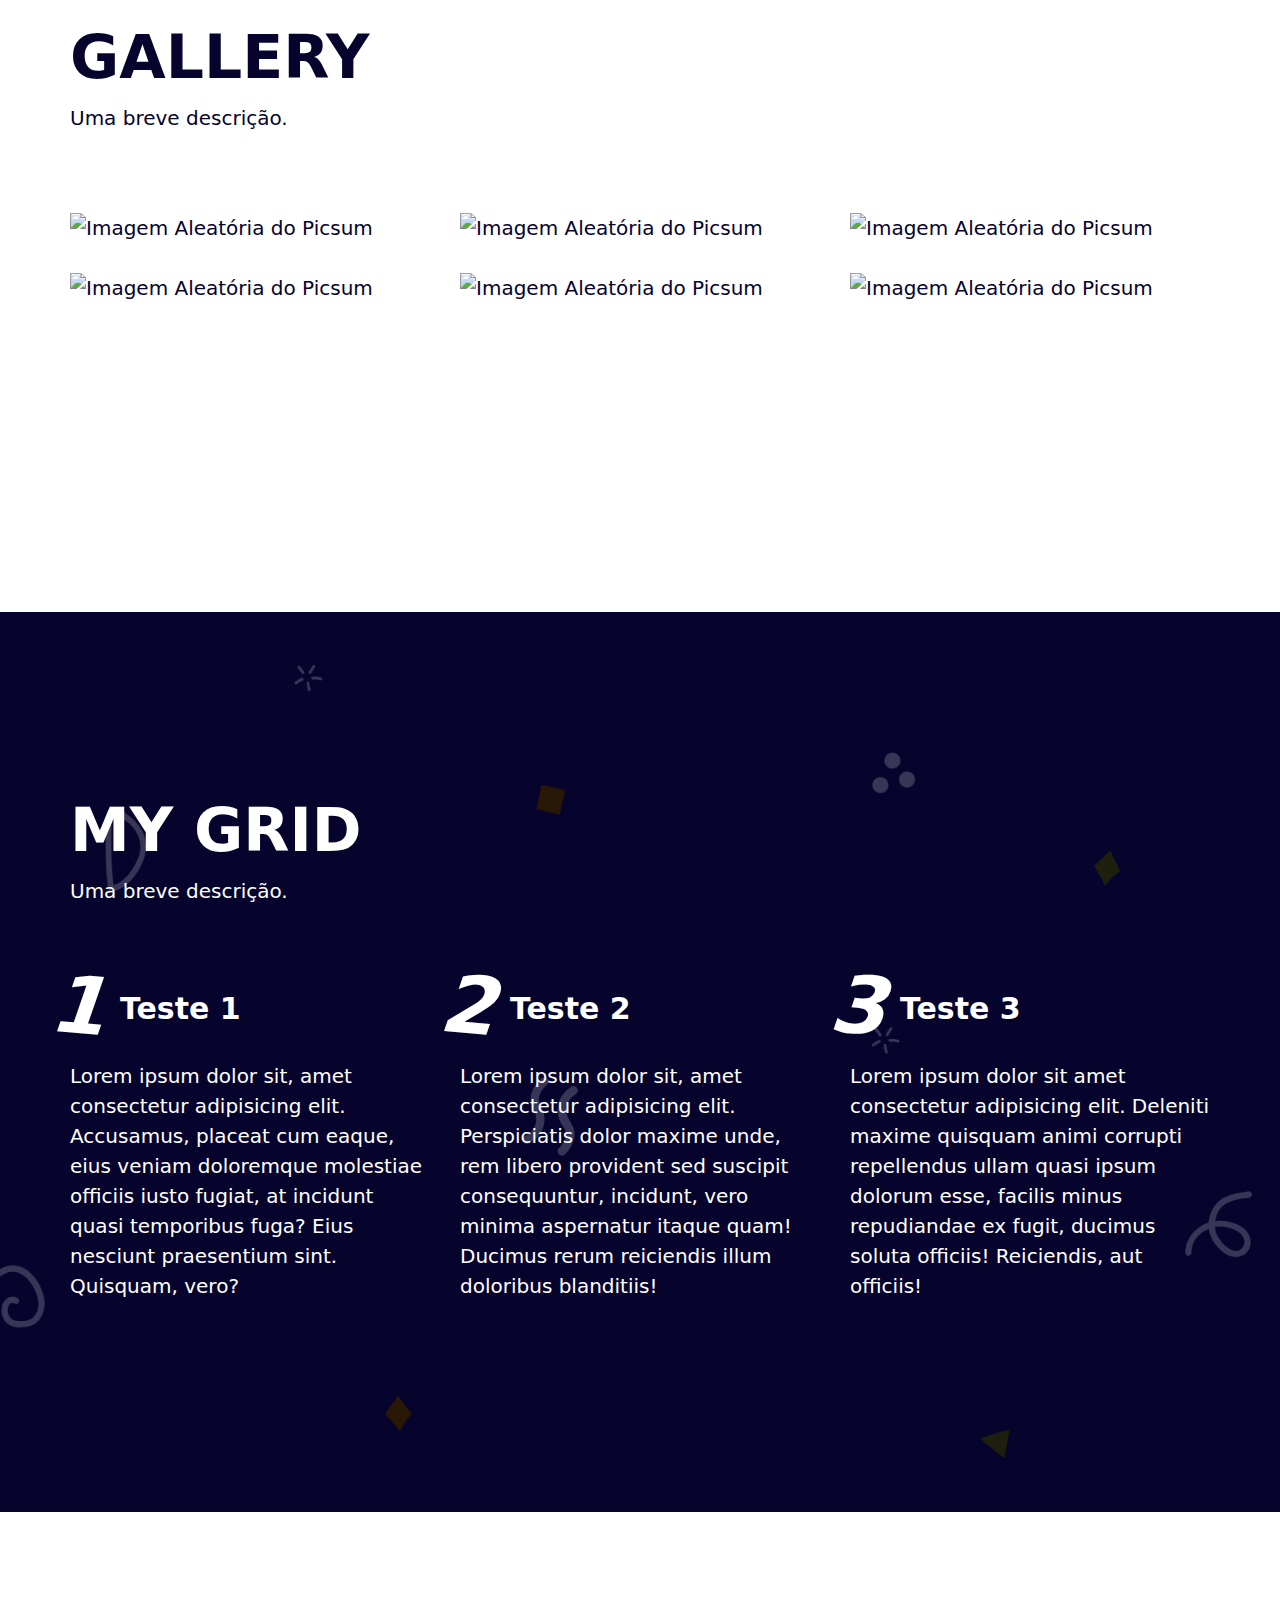
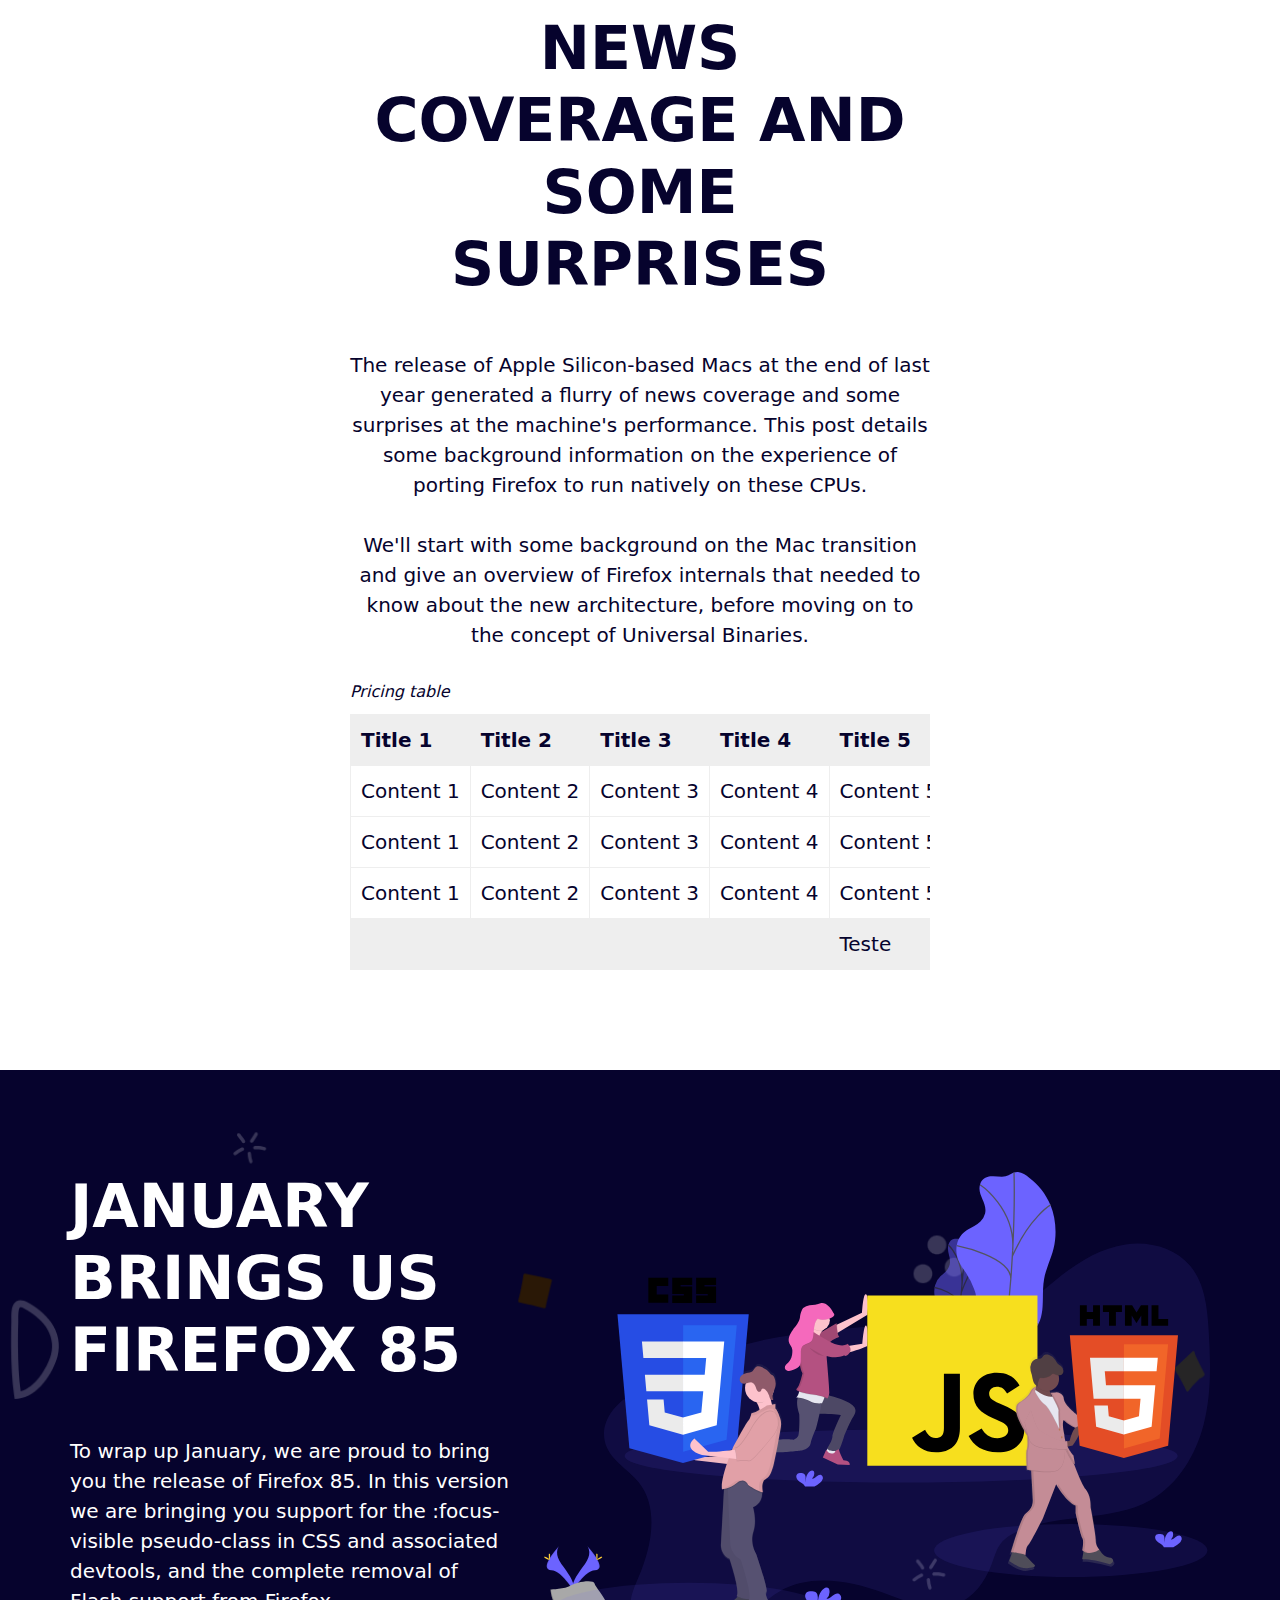
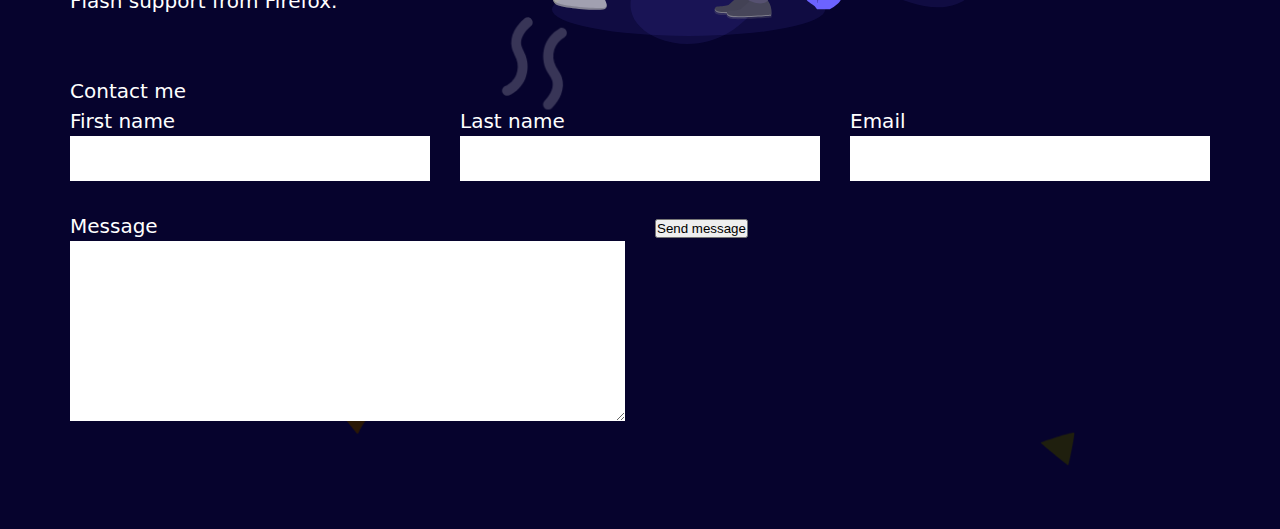
==== commit d2969156: "att" ====
--- a/landing-page/index.html
+++ b/landing-page/index.html
@@ -45,7 +45,7 @@
                     support from Firefox.</p>
             </div>
             <div class="intro-img">
-                <img src="./assets/img/javascript.svg" alt="">
+                <img src="./assets/img/javascript.svg" alt="logo html, css e javascript">
             </div>
         </div>
     </section>
@@ -75,15 +75,21 @@
             <div class="grid">
                 <article>
                     <h3>Teste 1</h3>
-                    <p>Lorem ipsum dolor sit, amet consectetur adipisicing elit. Accusamus, placeat cum eaque, eius veniam doloremque molestiae officiis iusto fugiat, at incidunt quasi temporibus fuga? Eius nesciunt praesentium sint. Quisquam, vero?</p>
+                    <p>Lorem ipsum dolor sit, amet consectetur adipisicing elit. Accusamus, placeat cum eaque, eius
+                        veniam doloremque molestiae officiis iusto fugiat, at incidunt quasi temporibus fuga? Eius
+                        nesciunt praesentium sint. Quisquam, vero?</p>
                 </article>
                 <article>
                     <h3>Teste 2</h3>
-                    <p>Lorem ipsum dolor sit, amet consectetur adipisicing elit. Perspiciatis dolor maxime unde, rem libero provident sed suscipit consequuntur, incidunt, vero minima aspernatur itaque quam! Ducimus rerum reiciendis illum doloribus blanditiis!</p>
+                    <p>Lorem ipsum dolor sit, amet consectetur adipisicing elit. Perspiciatis dolor maxime unde, rem
+                        libero provident sed suscipit consequuntur, incidunt, vero minima aspernatur itaque quam!
+                        Ducimus rerum reiciendis illum doloribus blanditiis!</p>
                 </article>
                 <article>
                     <h3>Teste 3</h3>
-                    <p>Lorem ipsum dolor sit amet consectetur adipisicing elit. Deleniti maxime quisquam animi corrupti repellendus ullam quasi ipsum dolorum esse, facilis minus repudiandae ex fugit, ducimus soluta officiis! Reiciendis, aut officiis!</p>
+                    <p>Lorem ipsum dolor sit amet consectetur adipisicing elit. Deleniti maxime quisquam animi corrupti
+                        repellendus ullam quasi ipsum dolorum esse, facilis minus repudiandae ex fugit, ducimus soluta
+                        officiis! Reiciendis, aut officiis!</p>
                 </article>
             </div>
         </div>
@@ -123,15 +129,21 @@
             <div class="grid">
                 <article>
                     <h3>Teste 1</h3>
-                    <p>Lorem ipsum dolor sit, amet consectetur adipisicing elit. Accusamus, placeat cum eaque, eius veniam doloremque molestiae officiis iusto fugiat, at incidunt quasi temporibus fuga? Eius nesciunt praesentium sint. Quisquam, vero?</p>
+                    <p>Lorem ipsum dolor sit, amet consectetur adipisicing elit. Accusamus, placeat cum eaque, eius
+                        veniam doloremque molestiae officiis iusto fugiat, at incidunt quasi temporibus fuga? Eius
+                        nesciunt praesentium sint. Quisquam, vero?</p>
                 </article>
                 <article>
                     <h3>Teste 2</h3>
-                    <p>Lorem ipsum dolor sit, amet consectetur adipisicing elit. Perspiciatis dolor maxime unde, rem libero provident sed suscipit consequuntur, incidunt, vero minima aspernatur itaque quam! Ducimus rerum reiciendis illum doloribus blanditiis!</p>
+                    <p>Lorem ipsum dolor sit, amet consectetur adipisicing elit. Perspiciatis dolor maxime unde, rem
+                        libero provident sed suscipit consequuntur, incidunt, vero minima aspernatur itaque quam!
+                        Ducimus rerum reiciendis illum doloribus blanditiis!</p>
                 </article>
                 <article>
                     <h3>Teste 3</h3>
-                    <p>Lorem ipsum dolor sit amet consectetur adipisicing elit. Deleniti maxime quisquam animi corrupti repellendus ullam quasi ipsum dolorum esse, facilis minus repudiandae ex fugit, ducimus soluta officiis! Reiciendis, aut officiis!</p>
+                    <p>Lorem ipsum dolor sit amet consectetur adipisicing elit. Deleniti maxime quisquam animi corrupti
+                        repellendus ullam quasi ipsum dolorum esse, facilis minus repudiandae ex fugit, ducimus soluta
+                        officiis! Reiciendis, aut officiis!</p>
                 </article>
             </div>
         </div>
@@ -194,7 +206,48 @@
                         </tr>
                     </tfoot>
                 </table>
-    
+
+            </div>
+        </div>
+    </section>
+
+    <section id="contact" class="intro main-bg section">
+        <div class="main-content intro-content">
+            <div class="intro-text-content">
+                <h2>January brings us Firefox 85</h2>
+                <p>To wrap up January, we are proud to bring you the release of Firefox 85. In this version we are
+                    bringing you
+                    support for the :focus-visible pseudo-class in CSS and associated devtools, and the complete removal
+                    of Flash
+                    support from Firefox.</p>
+            </div>
+            <div class="intro-img">
+                <img src="./assets/img/javascript.svg" alt="logo html, css e javascript">
+            </div>
+
+            <div class="contact-form">
+                <fieldset class="form-grid">
+                    <legend>Contact me</legend>
+                    <div class="form-group">
+                        <label for="first-name">First name</label>
+                        <input type="text" name="first-name" id="first-name">
+                    </div>
+                    <div class="form-group">
+                        <label for="last-name">Last name</label>
+                        <input type="text" name="last-name" id="last-name">
+                    </div>
+                    <div class="form-group">
+                        <label for="email">Email</label>
+                        <input type="text" name="email" id="email">
+                    </div>
+                    <div class="form-group full-width">
+                        <label for="message">Message</label>
+                        <textarea type="text" name="message" id="message" cols="30" rows="10"></textarea>
+                    </div>
+                    <div class="form-group">
+                        <button type="submit">Send message</button>
+                    </div>
+                </fieldset>
             </div>
         </div>
     </section>
--- a/landing-page/assets/css/elements.css
+++ b/landing-page/assets/css/elements.css
@@ -3,6 +3,7 @@
     padding: 0;
     text-decoration: none;
     list-style: none;
+    box-sizing: border-box;
 }
 
 html {
@@ -52,7 +53,6 @@
     min-width: 360px;
     width: 100%;
     border-collapse: collapse;
-
 }
 table caption {
     font-style: italic;
--- a/landing-page/assets/css/style.css
+++ b/landing-page/assets/css/style.css
@@ -4,7 +4,7 @@
     gap: var(--gap);
     min-height: 100vh;
     position: relative;
-    top: -8rem
+    /* top: -8rem */
 }
 .intro-text-content, .intro-img {
     display: flex;
@@ -69,4 +69,26 @@
 }
 .gallery-img img:hover {
     transform: translate(-3%, 3%) scale(1.2) rotate(5deg);
+}
+.contact-form {
+    grid-column: span 2;
+}
+.contact-form .form-grid {
+    border: none;
+    display: flex;
+    flex-direction: row;
+    flex-wrap: wrap;
+    gap: var(--gap)
+}
+.form-group {
+    flex: 1 1 320px;
+}
+.form-group label {
+    display: block;
+}
+.form-group input, .form-group textarea {
+    border: none;
+    background-color: var(--white-color);
+    padding: 1.5rem 2rem;
+    width: 100%;
 }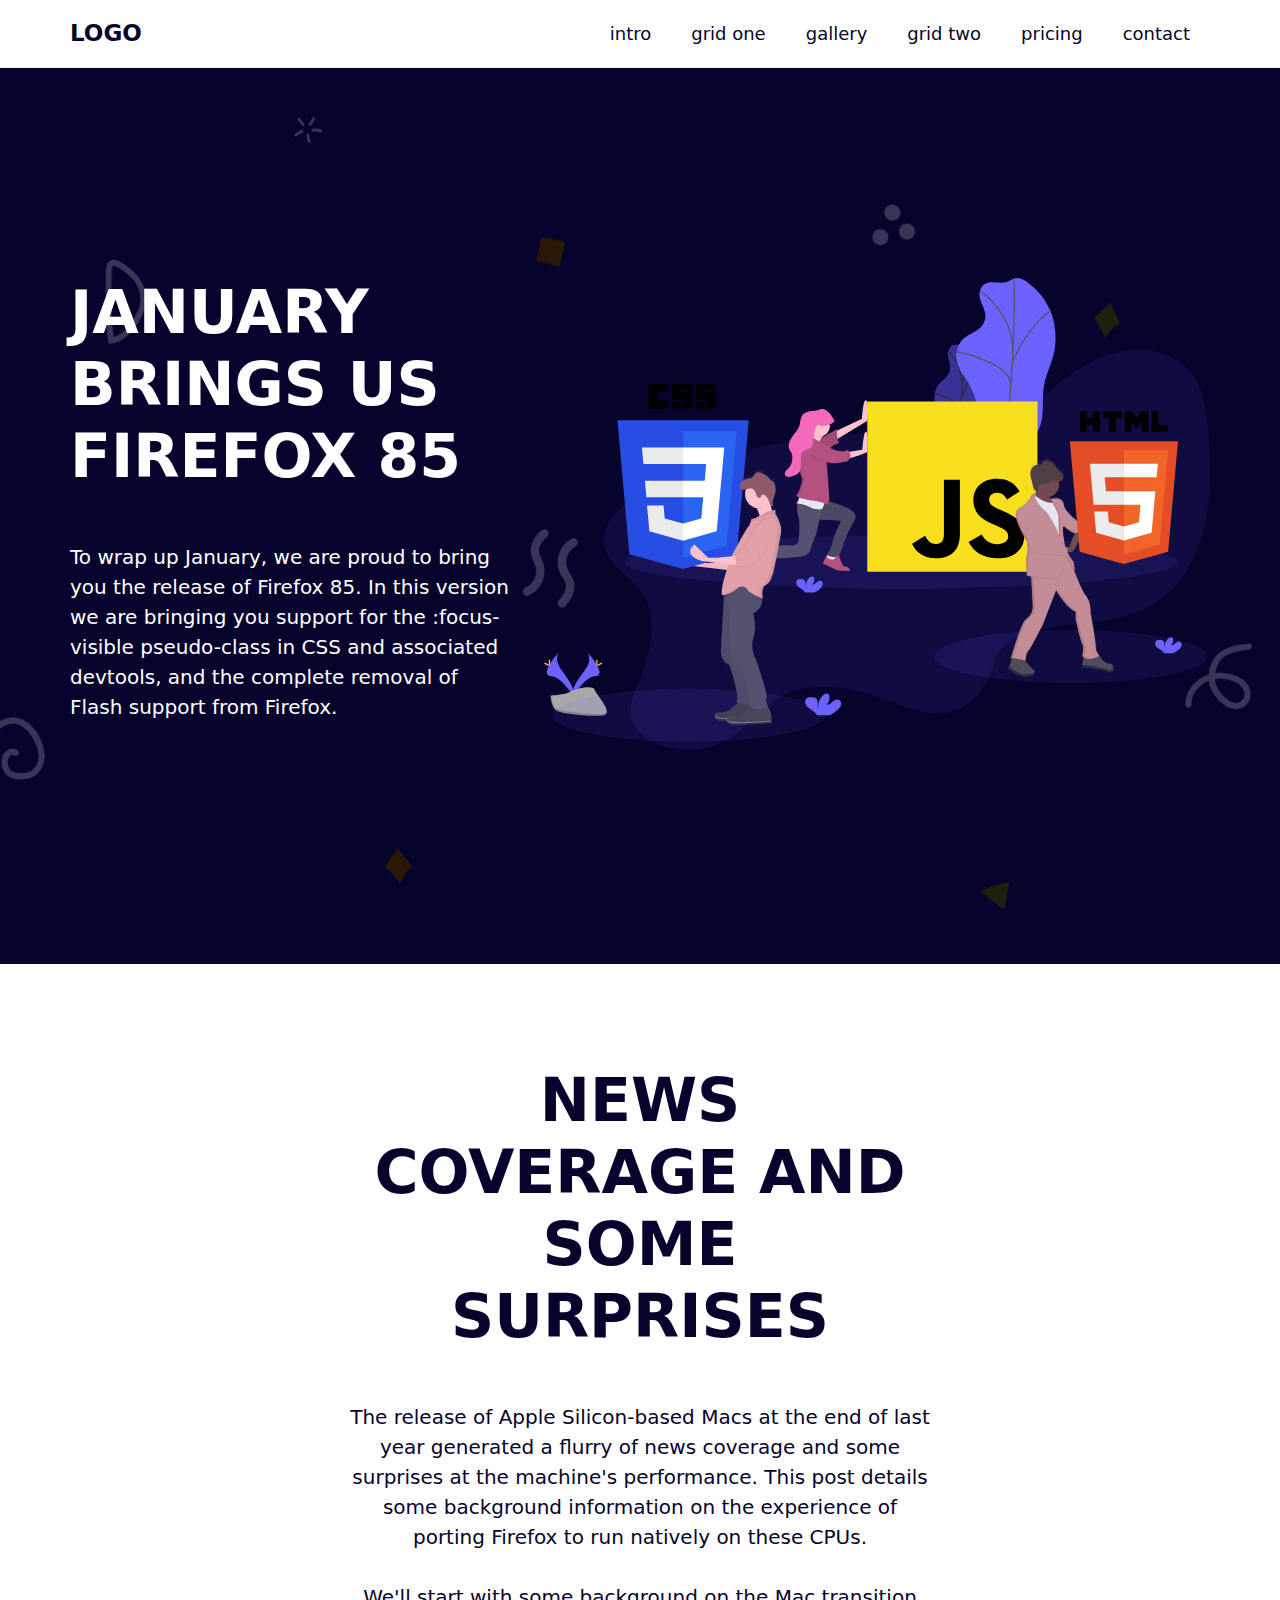
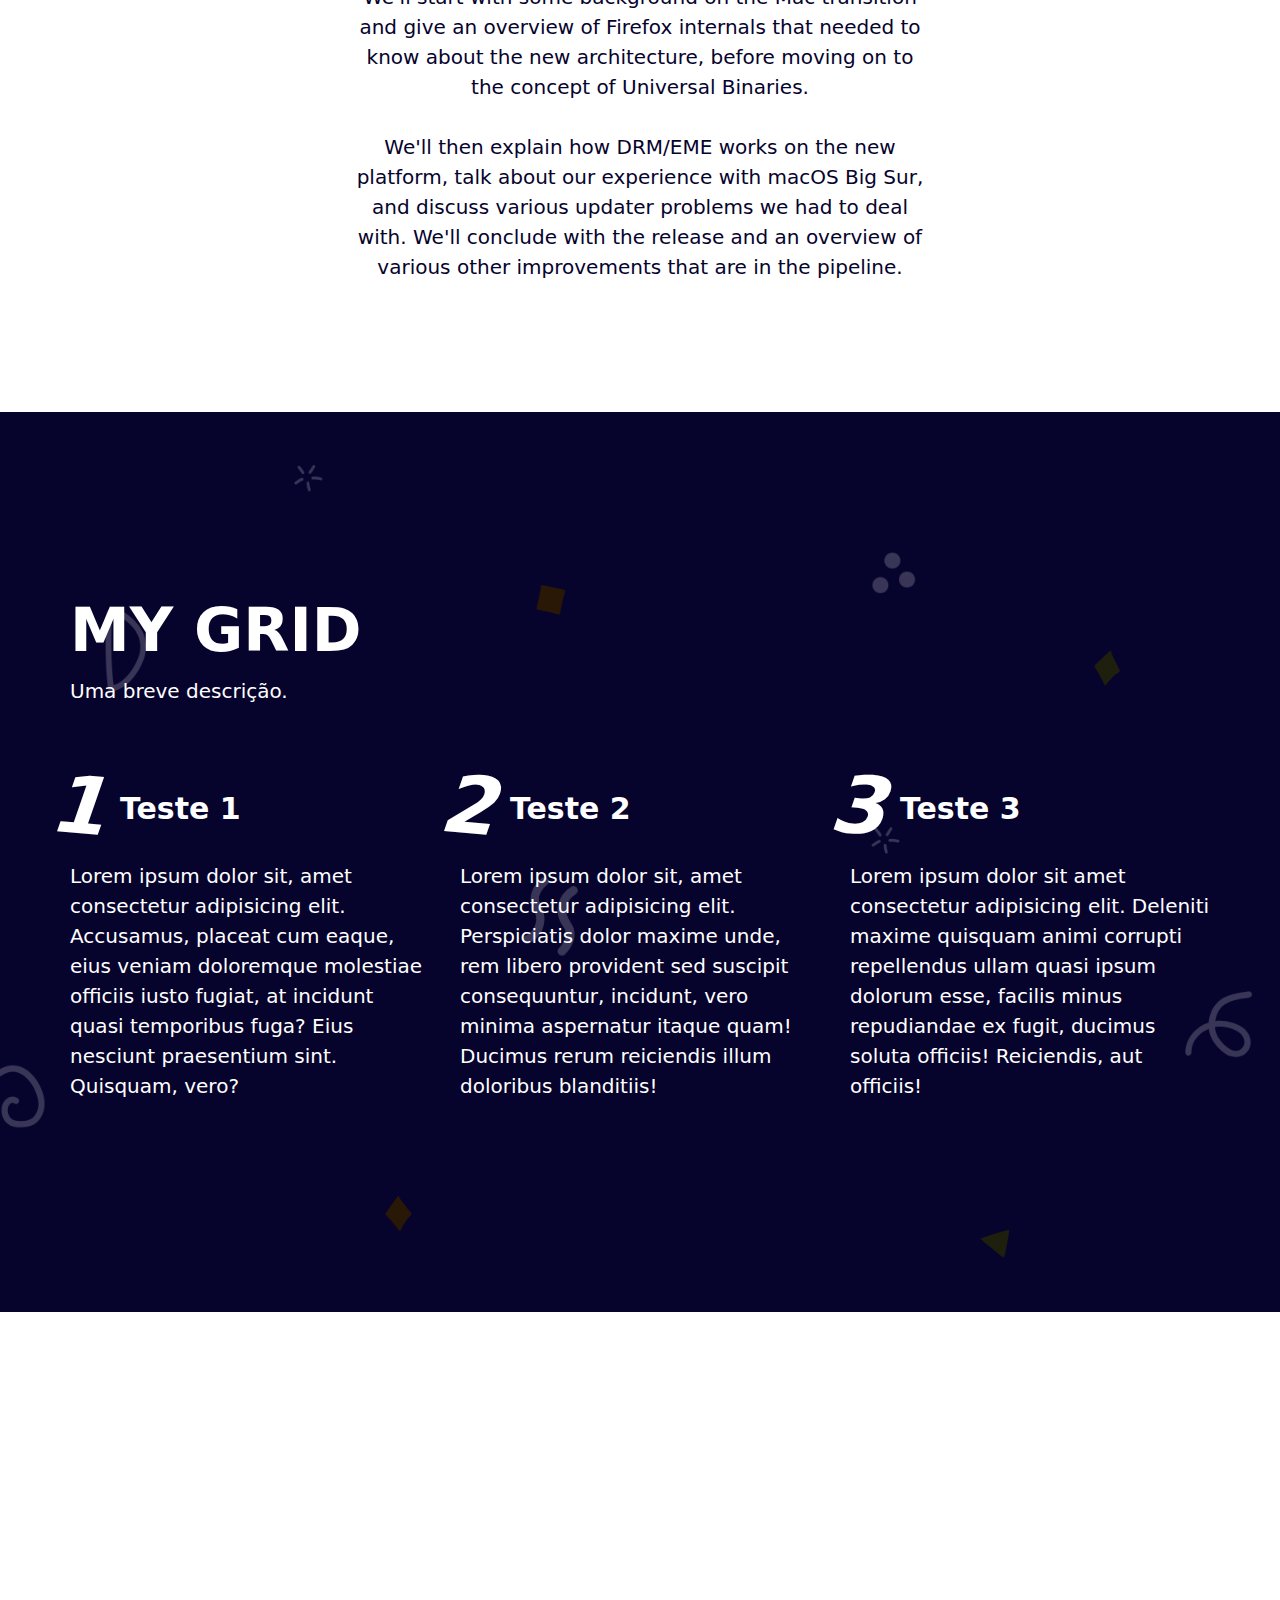
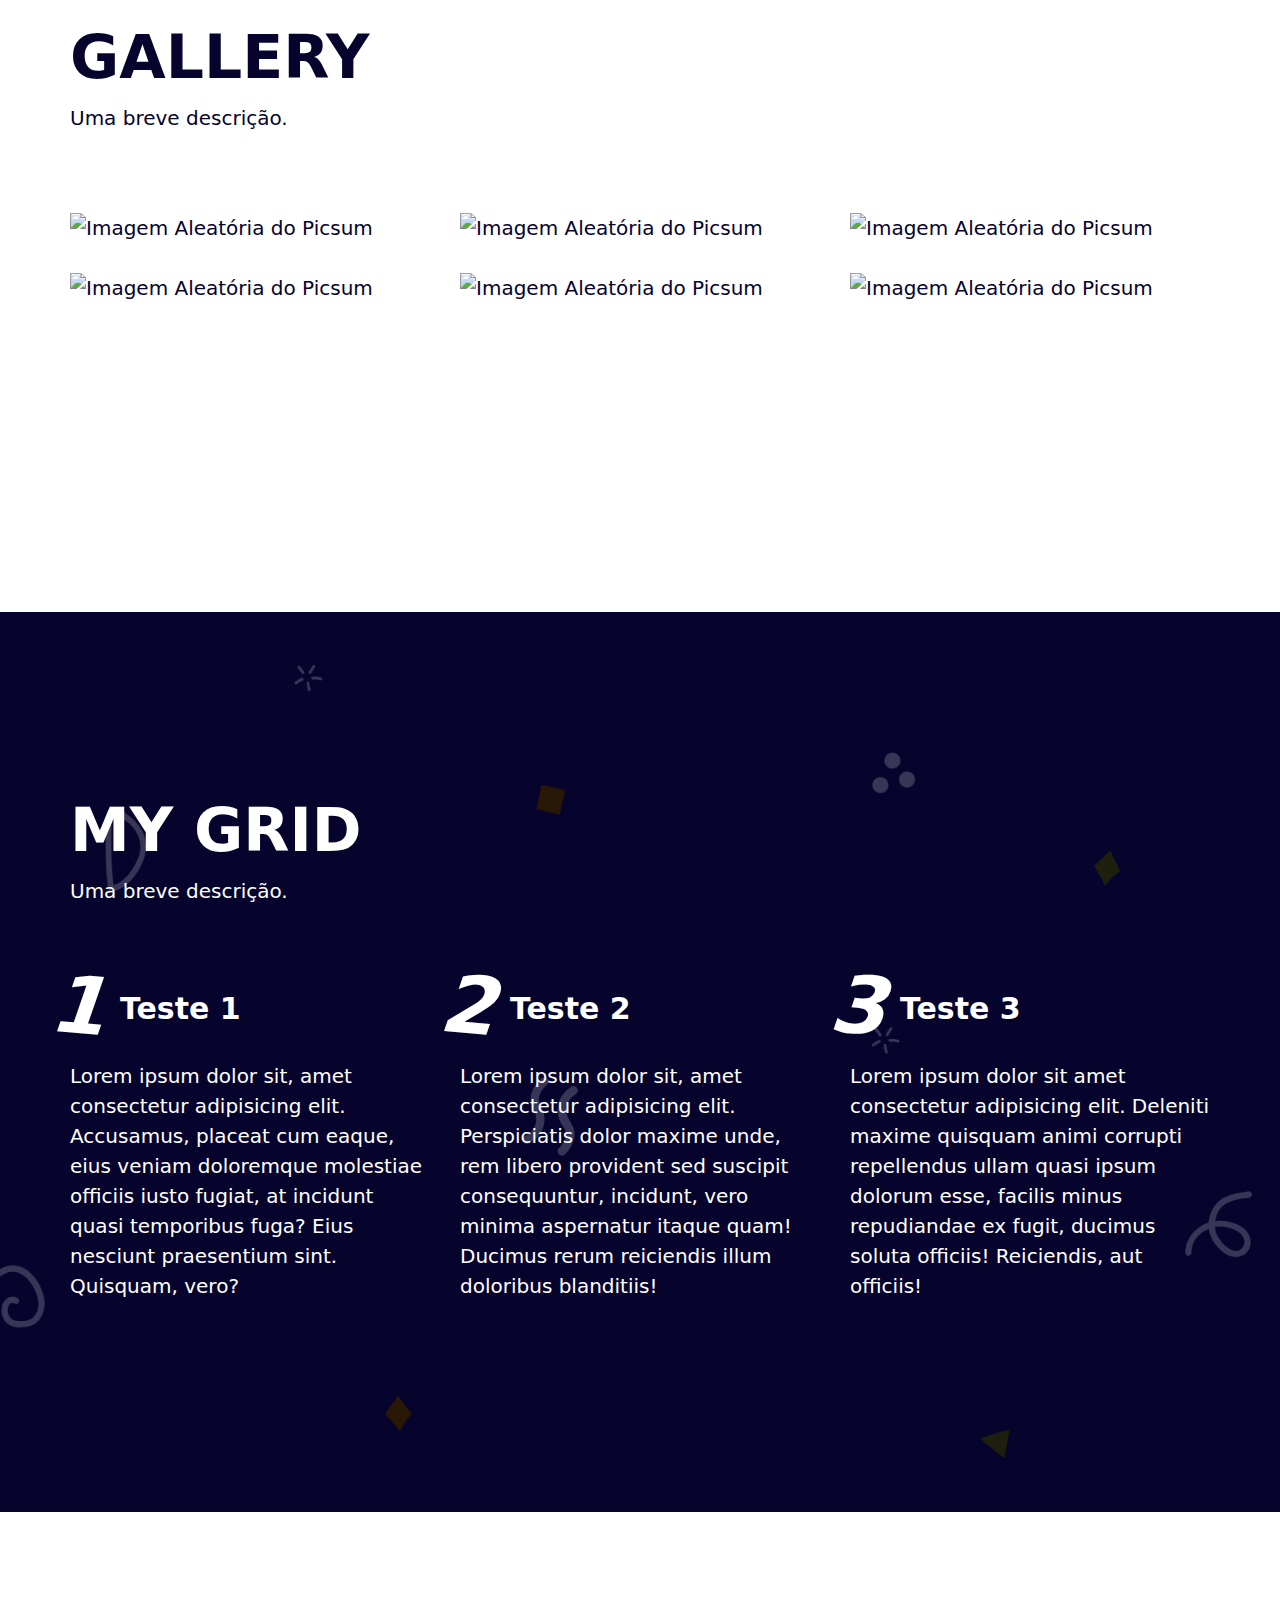
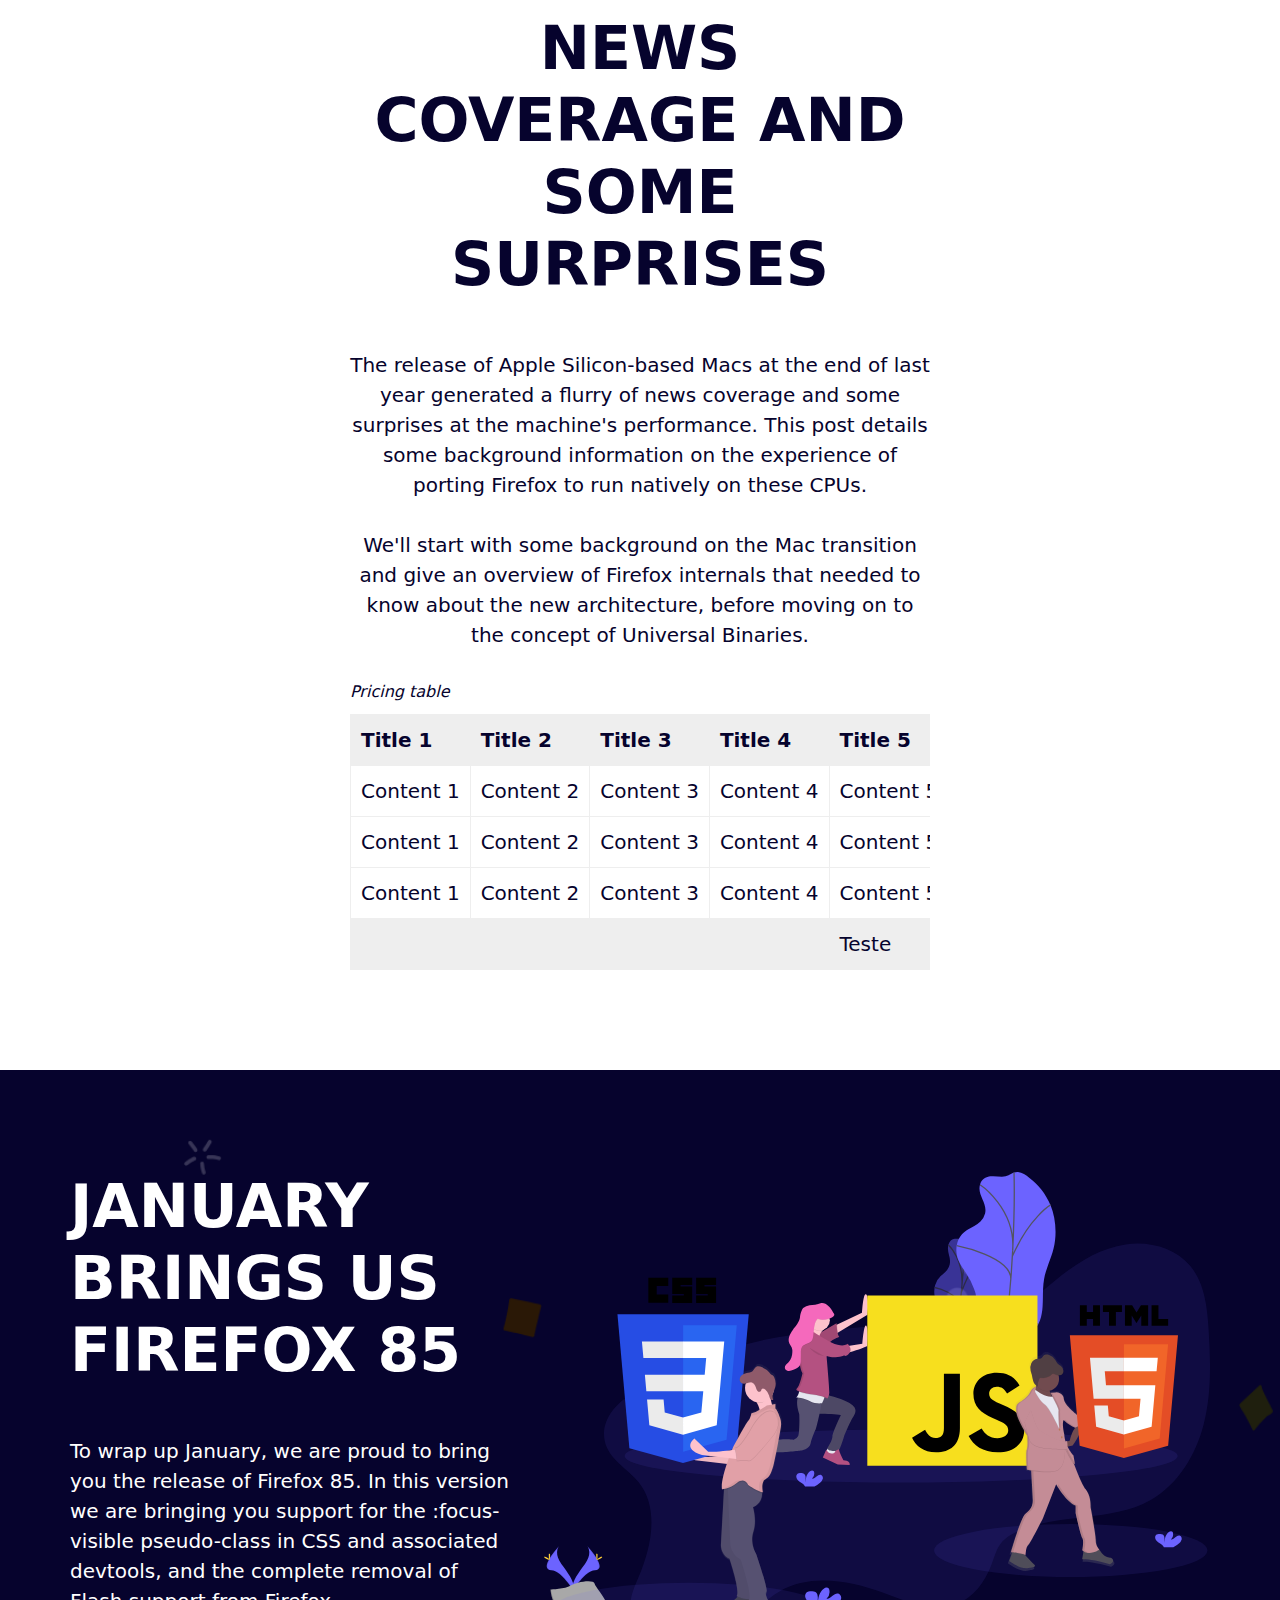
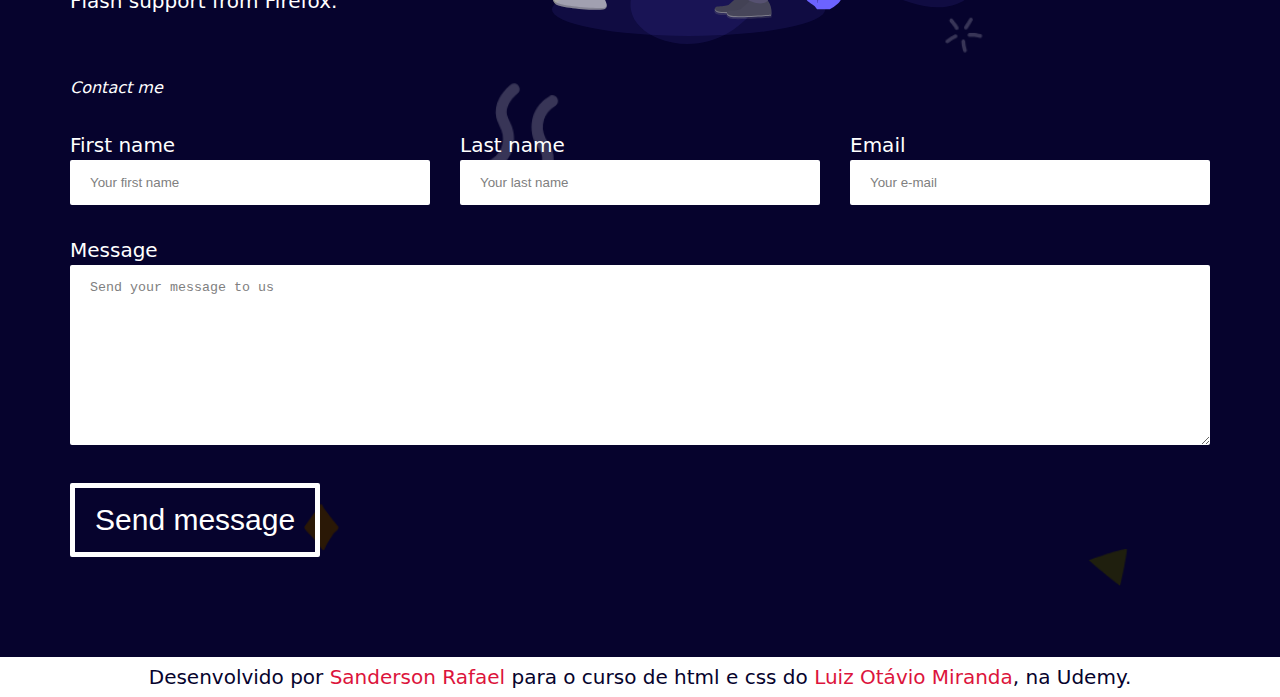
==== commit d067d126: "footer added" ====
--- a/landing-page/index.html
+++ b/landing-page/index.html
@@ -230,21 +230,21 @@
                     <legend>Contact me</legend>
                     <div class="form-group">
                         <label for="first-name">First name</label>
-                        <input type="text" name="first-name" id="first-name">
+                        <input type="text" name="first-name" id="first-name" placeholder="Your first name">
                     </div>
                     <div class="form-group">
                         <label for="last-name">Last name</label>
-                        <input type="text" name="last-name" id="last-name">
+                        <input type="text" name="last-name" id="last-name" placeholder="Your last name">
                     </div>
                     <div class="form-group">
                         <label for="email">Email</label>
-                        <input type="text" name="email" id="email">
+                        <input type="text" name="email" id="email" placeholder="Your e-mail">
                     </div>
                     <div class="form-group full-width">
                         <label for="message">Message</label>
-                        <textarea type="text" name="message" id="message" cols="30" rows="10"></textarea>
-                    </div>
-                    <div class="form-group">
+                        <textarea type="text" name="message" id="message" cols="30" rows="10" placeholder="Send your message to us"></textarea>
+                    </div>
+                    <div class="form-group full-width">
                         <button type="submit">Send message</button>
                     </div>
                 </fieldset>
@@ -252,6 +252,10 @@
         </div>
     </section>
 
+    <footer id="footer" class="footer white-bg">
+        <a href="http://" target="_blank" rel="noopener noreferrer"></a>
+        <p>Desenvolvido por <a href="https://www.linkedin.com/in/sandersonrafael/" target="_blank" rel="noopener noreferrer">Sanderson Rafael</a> para o curso de html e css do <a href="https://www.udemy.com/user/luiz-otavio-miranda/" target="_blank" rel="noopener noreferrer">Luiz Otávio Miranda</a>, na Udemy.</p>
+    </footer>
 </body>
 
 </html>--- a/landing-page/assets/css/classes.css
+++ b/landing-page/assets/css/classes.css
@@ -25,4 +25,12 @@
 .responsive-table {
     overflow: hidden;
     overflow-x: auto;
+}
+body .full-width {
+    width: 100%;
+    flex: 1 1 100%;
+}
+.footer {
+    text-align: center;
+    color: var(--primary-color)
 }--- a/landing-page/assets/css/style.css
+++ b/landing-page/assets/css/style.css
@@ -80,6 +80,11 @@
     flex-wrap: wrap;
     gap: var(--gap)
 }
+.form-grid legend {
+    font-style: italic;
+    font-size: 1.6rem;
+    margin-bottom: 3rem;
+}
 .form-group {
     flex: 1 1 320px;
 }
@@ -91,4 +96,34 @@
     background-color: var(--white-color);
     padding: 1.5rem 2rem;
     width: 100%;
+    outline: none;
+    border-radius: 2px;
+}
+.form-group input:focus, .form-group textarea:focus {
+    box-shadow: 0 0 10px 2px var(--secondary-color);
+    transition: all 200ms ease-in-out;
+}
+.form-group button {
+    border: 0.5rem solid var(--white-color);
+    background: none;
+    color: var(--white-color);
+    padding: 1.5rem 2rem;
+    font-size: 3rem;
+    cursor: pointer;
+    transition: all 300ms ease-in-out;
+    border-radius: 2px;
+}
+.form-group button:hover {
+    background: var(--white-color);
+    color: var(--primary-color)
+}
+.form-group ::placeholder {
+    color: grey;
+}
+.footer a {
+    color: var(--secondary-color)
+}
+.footer p {
+    margin: 0;
+    padding: .5rem;
 }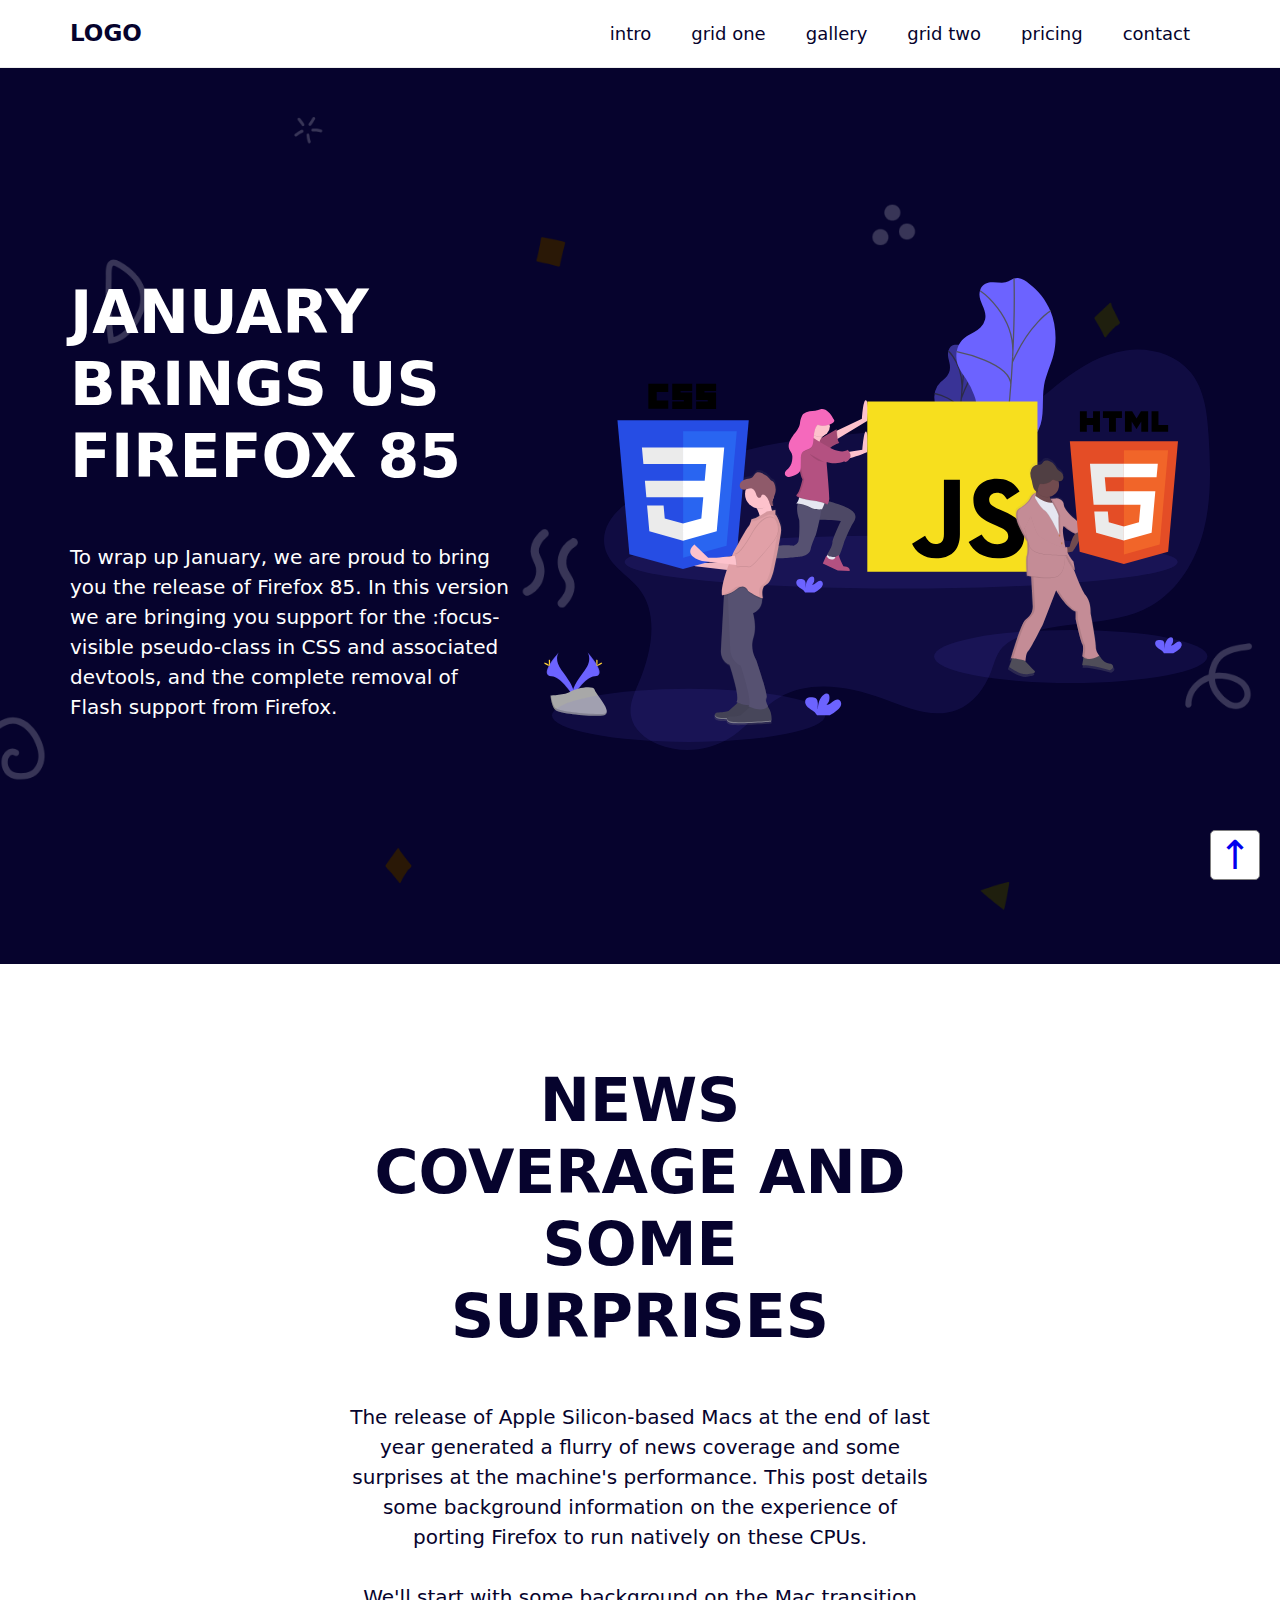
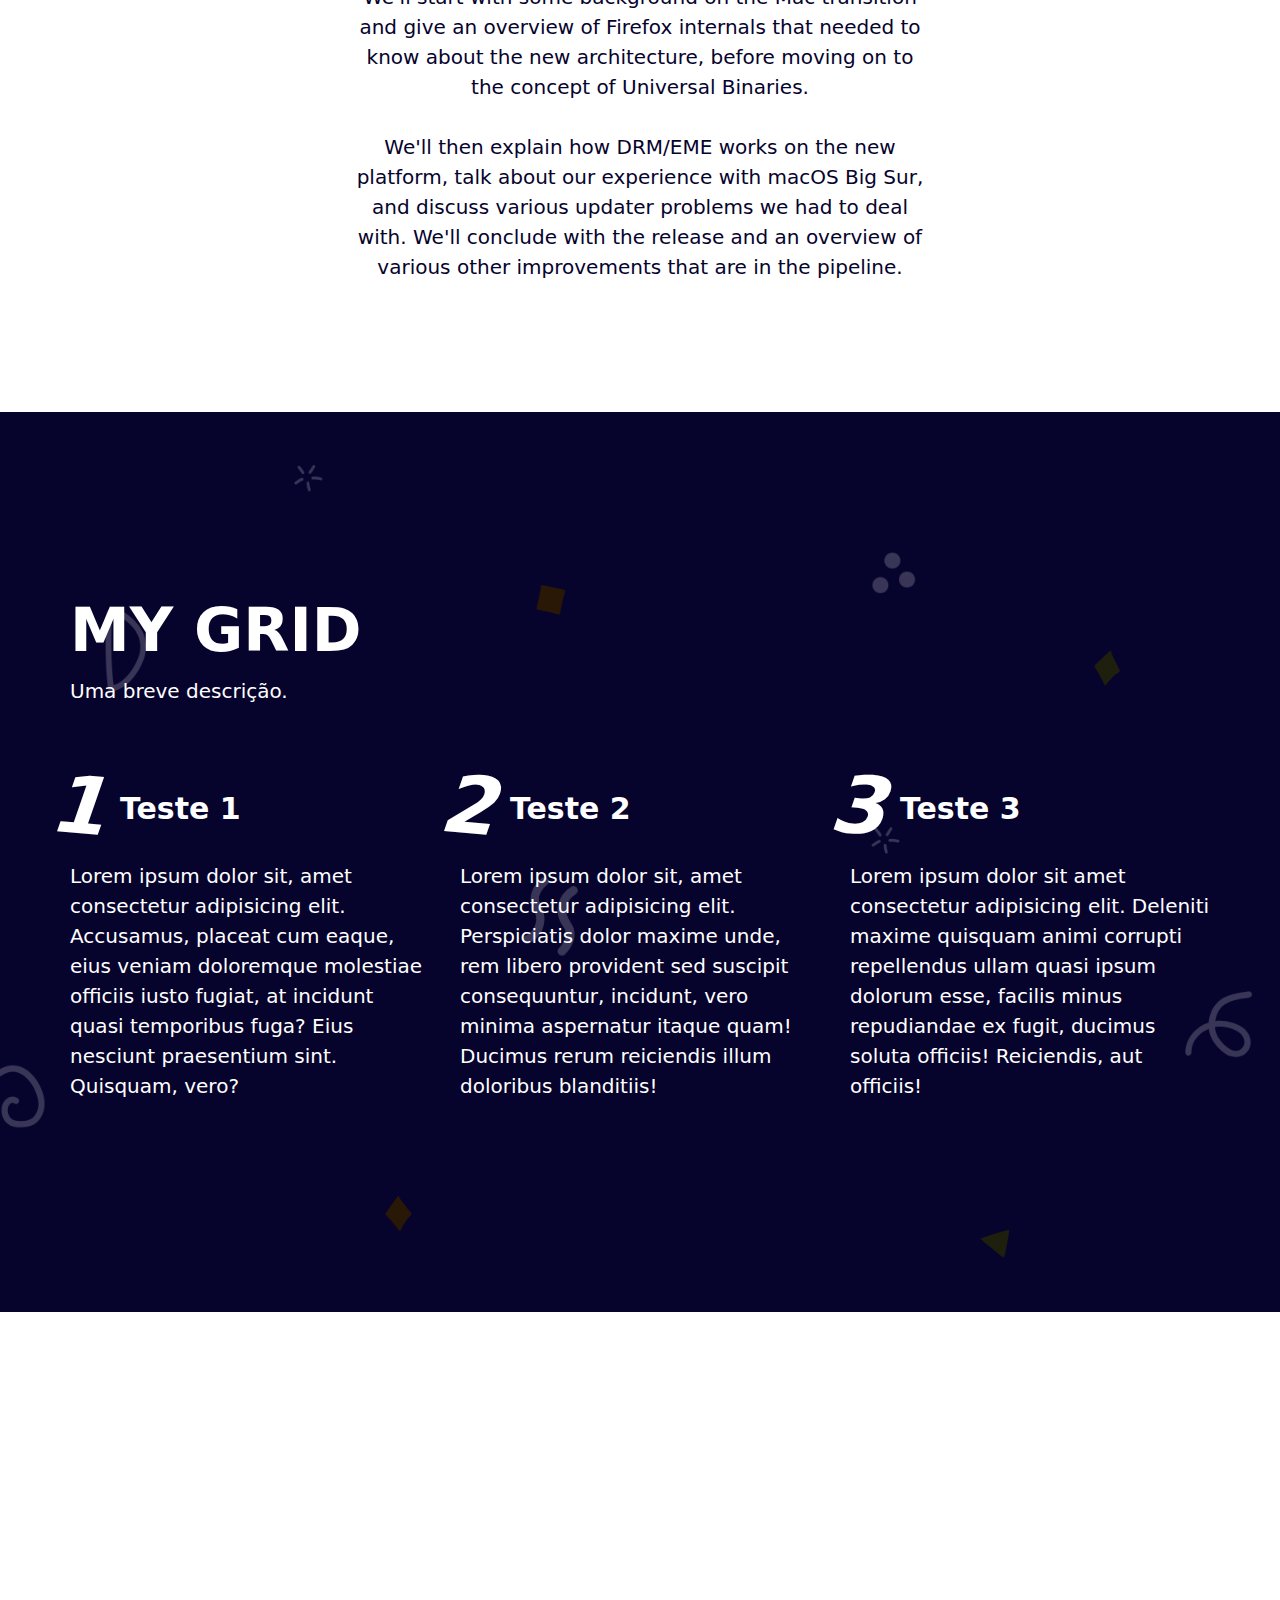
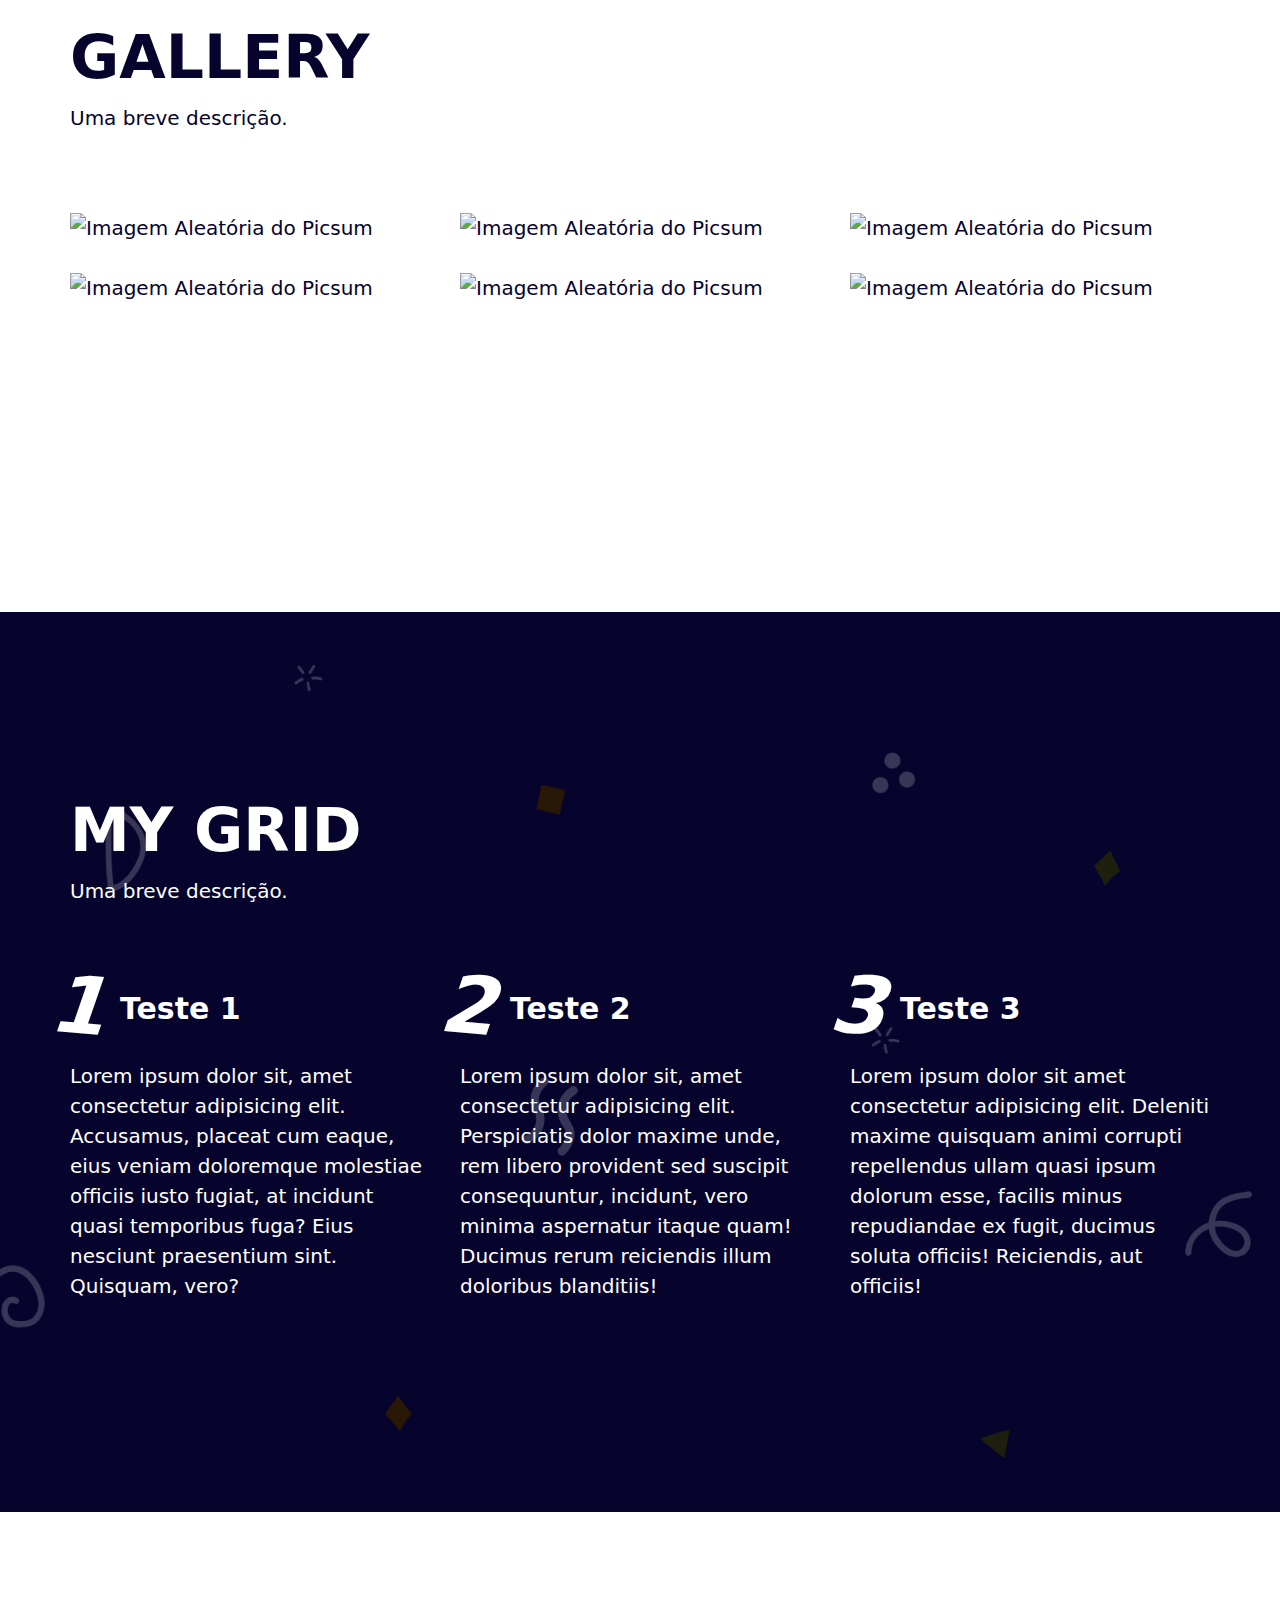
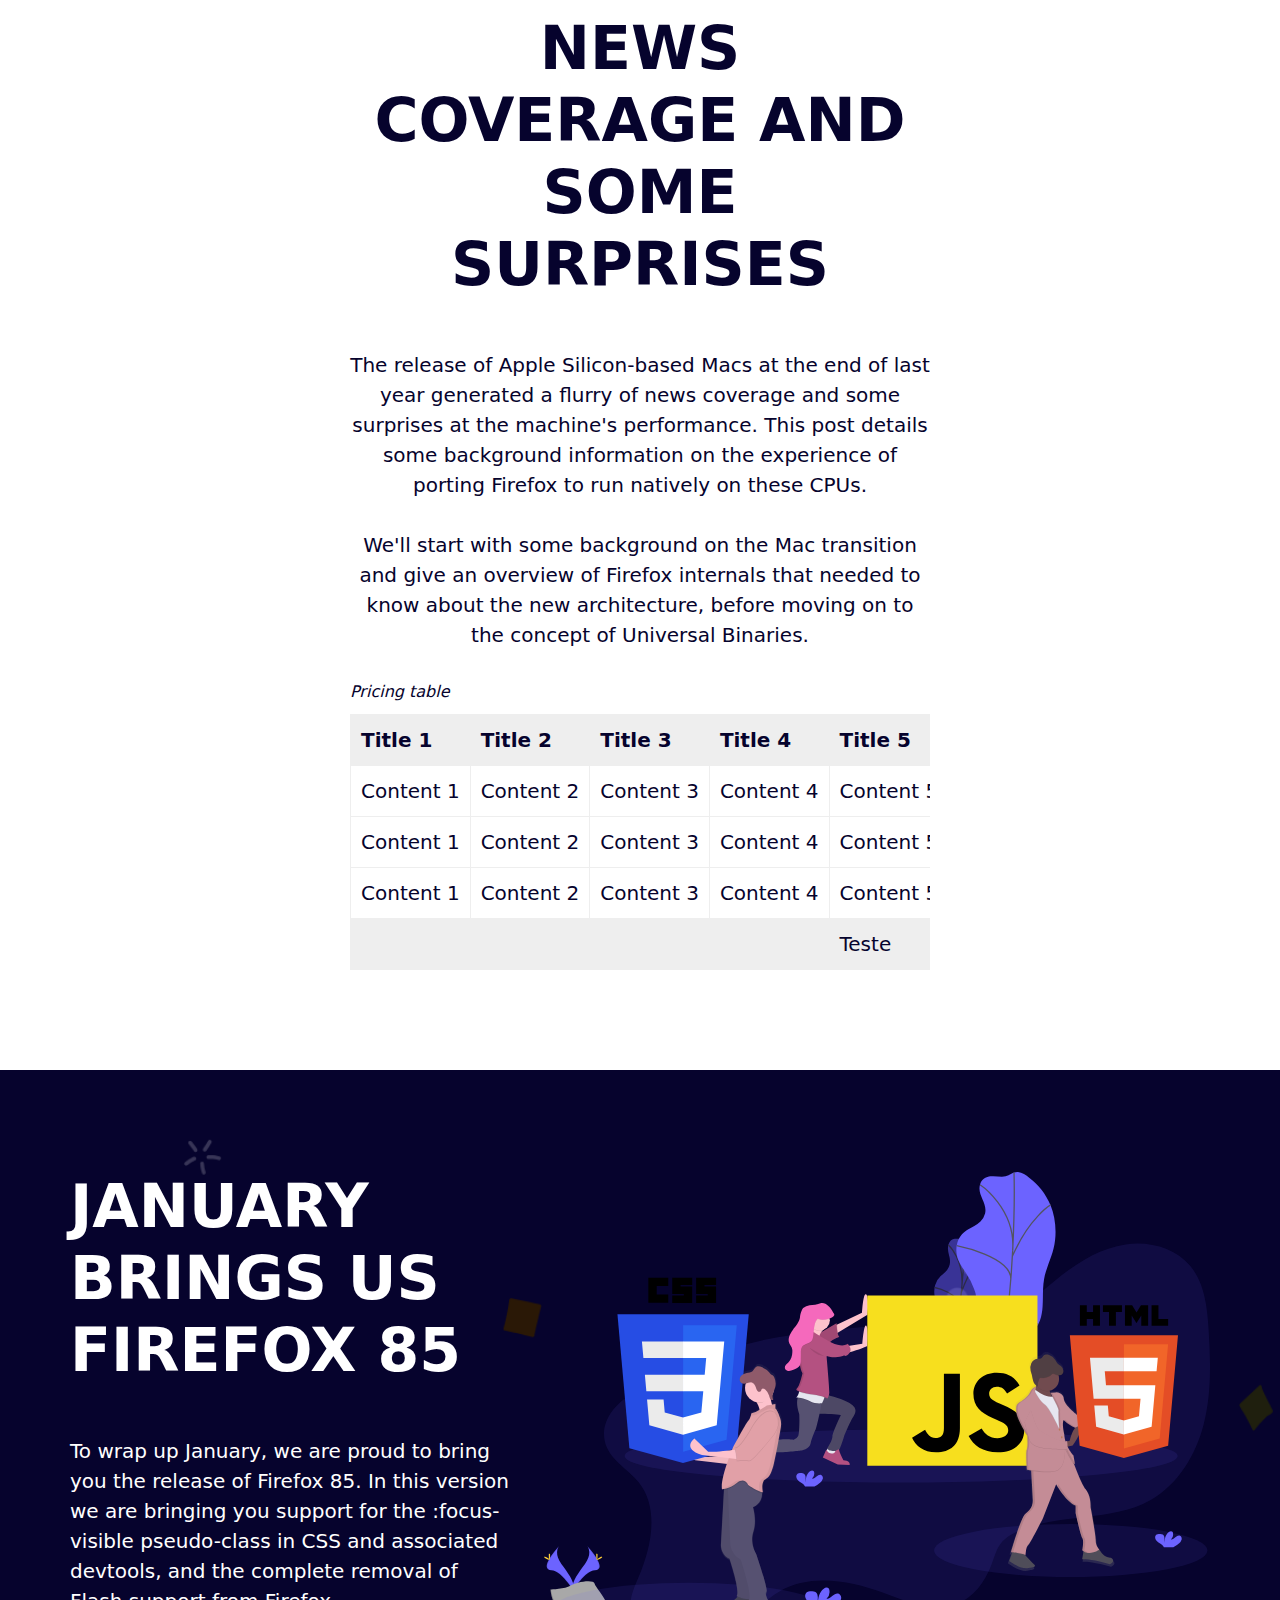
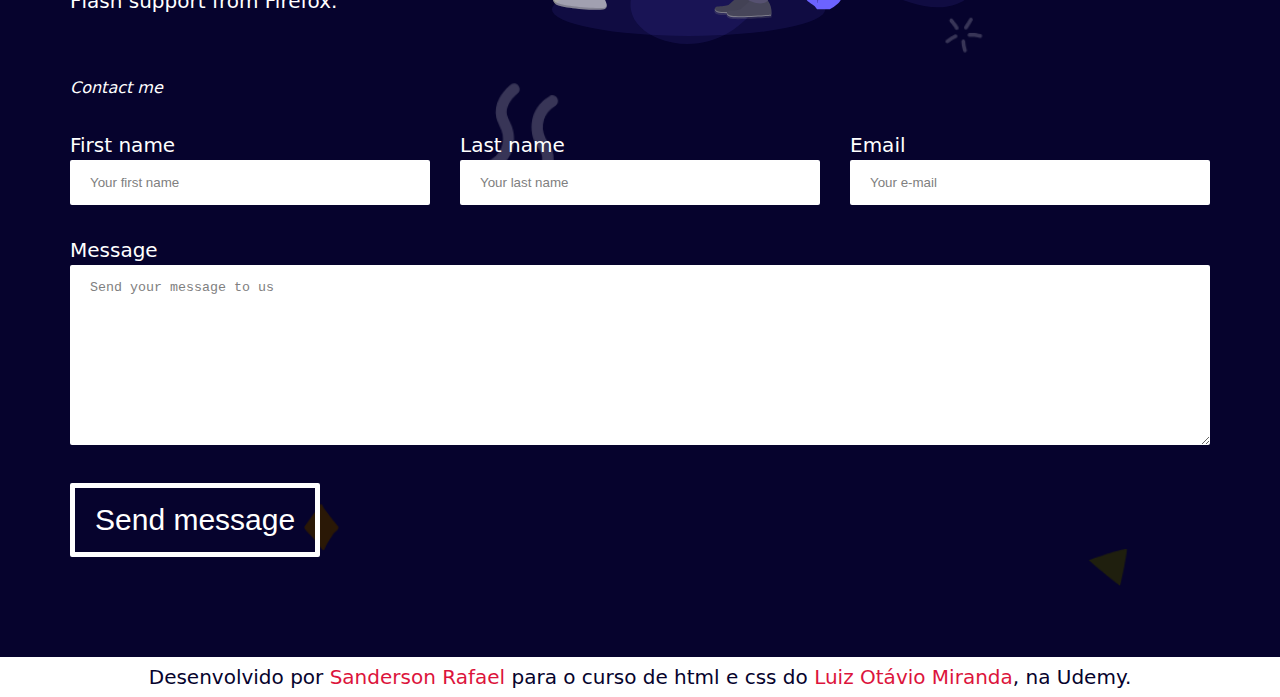
==== commit 8e69d7f1: "Finalizado" ====
--- a/landing-page/index.html
+++ b/landing-page/index.html
@@ -6,21 +6,24 @@
     <meta http-equiv="X-UA-Compatible" content="IE=edge">
     <meta name="viewport" content="width=device-width, initial-scale=1.0">
     <title>Landing Page</title>
-    <link rel="stylesheet" href="assets/css/elements.css">
-    <link rel="stylesheet" href="assets/css/classes.css">
-    <link rel="stylesheet" href="assets/css/variables.css">
+    <link rel="stylesheet" href="./assets/css/elements.css">
+    <link rel="stylesheet" href="./assets/css/classes.css">
+    <link rel="stylesheet" href="./assets/css/variables.css">
     <link rel="stylesheet" href="./assets/css/menu.css">
-    <link rel="stylesheet" href="assets/css/style.css">
+    <link rel="stylesheet" href="./assets/css/style.css">
+    <link rel="stylesheet" href="./assets/css/media.css">
 </head>
 
 <body>
+    <input class="close-menu" id="close-menu" type="checkbox" aria-label="Close menu" role="button">
+    <label class="close-menu-label" for="close-menu" title="close menu"></label>
     <aside class="menu white-bg">
         <div class="main-content menu-content">
             <h1>
-                <a href="#home">Logo</a>
+                <a href="#home" onclick="getElementById('close-menu').checked = false">Logo</a>
             </h1>
             <nav>
-                <ul>
+                <ul onclick="getElementById('close-menu').checked = false">
                     <li><a href="#intro">intro</a></li>
                     <li><a href="#grid-one">grid one</a></li>
                     <li><a href="#gallery">gallery</a></li>
@@ -256,6 +259,8 @@
         <a href="http://" target="_blank" rel="noopener noreferrer"></a>
         <p>Desenvolvido por <a href="https://www.linkedin.com/in/sandersonrafael/" target="_blank" rel="noopener noreferrer">Sanderson Rafael</a> para o curso de html e css do <a href="https://www.udemy.com/user/luiz-otavio-miranda/" target="_blank" rel="noopener noreferrer">Luiz Otávio Miranda</a>, na Udemy.</p>
     </footer>
+
+    <a class="back-to-top" href="#">↑</a>
 </body>
 
 </html>--- a/landing-page/assets/css/classes.css
+++ b/landing-page/assets/css/classes.css
@@ -33,4 +33,21 @@
 .footer {
     text-align: center;
     color: var(--primary-color)
+}
+.close-menu {
+    display: none;
+}
+.back-to-top {
+    position: fixed;
+    bottom: 2rem;
+    right: 2rem;
+    background-color: var(--white-color);
+    width: 5rem;
+    height: 5rem;
+    display: flex;
+    justify-content: center;
+    align-items: center;
+    border-radius: 10%;
+    font-size: 4rem;
+    border: 0.1rem solid grey;
 }--- a/landing-page/assets/css/style.css
+++ b/landing-page/assets/css/style.css
@@ -126,4 +126,4 @@
 .footer p {
     margin: 0;
     padding: .5rem;
-}+}
--- a/landing-page/assets/css/media.css
+++ b/landing-page/assets/css/media.css
@@ -0,0 +1,62 @@
+@media (max-width: 800px) {
+    .intro-content, .grid {
+        grid-template-columns: 1fr;
+    }
+    .gallery-img {
+        width: 100%;
+        max-width: 100%;
+        max-height: 100%;
+    }
+    .gallery-img img {
+        width: 100%;
+    }
+    .grid-one-content {
+        display: block;
+    }
+    .menu {
+        bottom: 0;
+    }
+    .menu-content {
+        height: 100vh;
+    }
+    .menu-content, .menu-content ul {
+        flex-direction: column;
+        justify-content: center;
+        align-items: center;
+    }
+    .menu {
+        display: none;
+    }
+    .close-menu-label::after {
+        content: '☰';
+        position: fixed;
+        z-index: 2;
+        top: 2rem;
+        right: 2rem;
+        background-color: var(--primary-color);
+        color: var(--white-color);
+        font-size: 3rem;
+        line-height: 3rem;
+        width: 3rem;
+        text-align: center;
+        padding: 0.5rem;
+        cursor: pointer;
+    }
+    .close-menu:checked~.menu {
+        display: block;
+    }
+    .close-menu:checked~.close-menu-label::after {
+        content: '✕';
+    }
+    .menu-spacing {
+        display: none;
+    }
+
+
+
+
+
+
+
+
+}